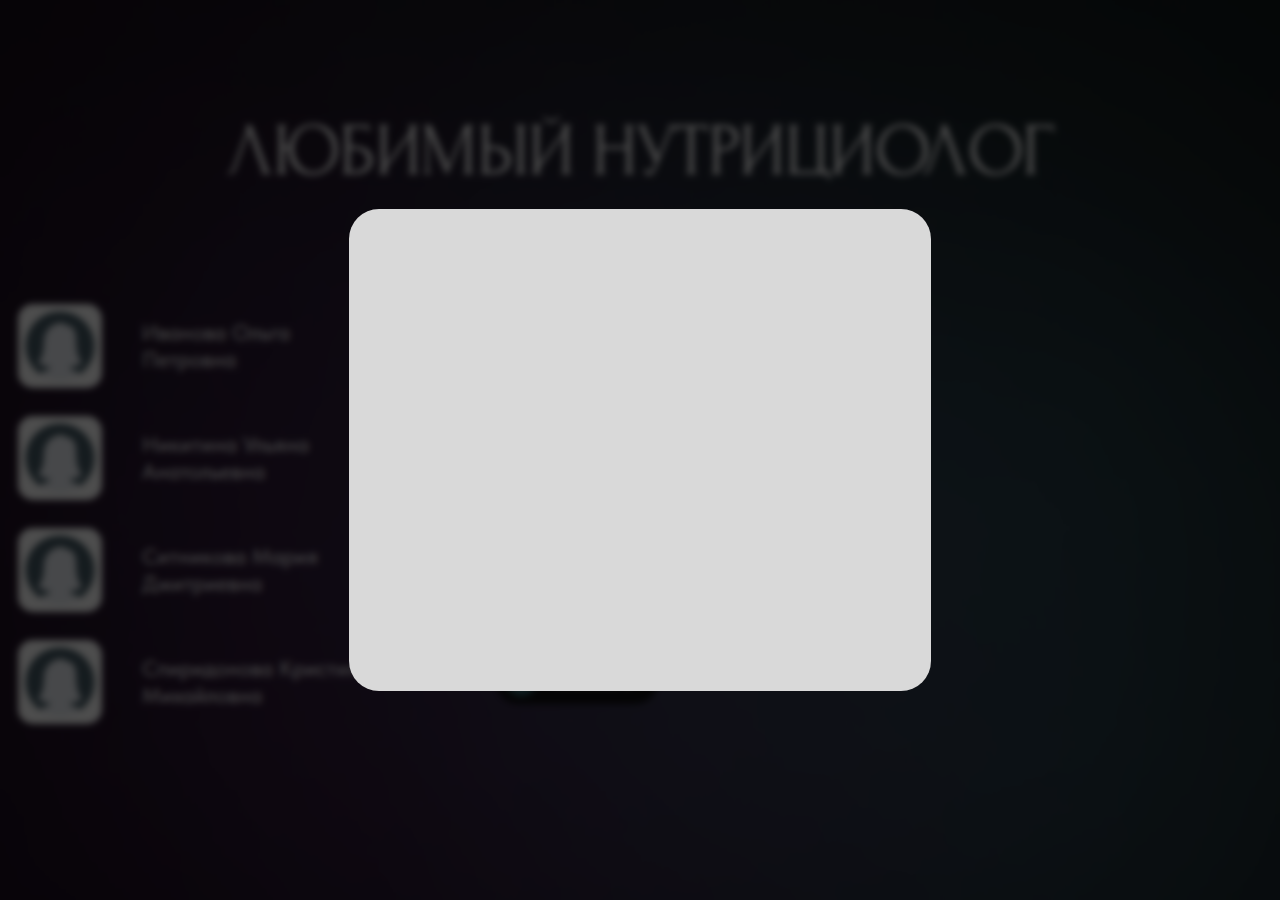
==== index.html @ 9dfc5182 "Начинает отслеживание" ====
<!DOCTYPE html>
<html lang="ru" class="page">
  <head>
    <meta charset="UTF-8" />
    <meta http-equiv="X-UA-Compatible" content="IE=edge" />
    <meta name="viewport" content="width=device-width, initial-scale=1.0" />
    <title>Любимый нутрициолог</title>
    <link rel="stylesheet" href="css/normalize.css" />
    <link rel="stylesheet" href="css/style.css" />
  </head>
  <body class="page__body">
    <main class="main">
      <div class="main__container wrapper">
        <h1 class="main__title">Любимый нутрициолог</h1>
        <div class="main__vote vote-block">
          <div class="candidates">
            <ul class="candidates__list">

              <li class="candidates__item" id="candidate-01">
                <div class="candidates__avatar">
                  <img class="candidates__image" src="./img/candidate-avatar-01.jpg" alt="" width="84" height="84">
                </div>
                <div class="candidates__name">
                  Иванова Ольга Петровна
                </div>
                <div class="candidate__vote-button button button__vote" id="vote-button-01">
                  Голосовать
                </div>
              </li>

              <li class="candidates__item" id="candidate-02">
                <div class="candidates__avatar">
                  <img class="candidates__image" src="./img/candidate-avatar-01.jpg" alt="" width="84" height="84">
                </div>
                <div class="candidates__name">
                  Никитина Ульяна Анатольевна
                </div>
                <div class="candidate__vote-button button button__vote" id="vote-button-02">
                  Голосовать
                </div>
              </li>

              <li class="candidates__item" id="candidate-03">
                <div class="candidates__avatar">
                  <img class="candidates__image" src="./img/candidate-avatar-01.jpg" alt="" width="84" height="84">
                </div>
                <div class="candidates__name">
                  Ситникова Мария Дмитриевна
                </div>
                <div class="candidate__vote-button button button__vote" id="vote-button-03">
                  Голосовать
                </div>
              </li>

              <li class="candidates__item" id="candidate-04">
                <div class="candidates__avatar">
                  <img class="candidates__image" src="./img/candidate-avatar-01.jpg" alt="" width="84" height="84">
                </div>
                <div class="candidates__name">
                  Спиридонова Кристина Михайловна
                </div>
                <div class="candidate__vote-button button button__vote" id="vote-button-04">
                  Голосовать
                </div>
              </li>

            </ul>
          </div>
        </div>
      </div>
    </main>
    <section class="modal modal__form modal__form__active modal-form">
      <div class="modal-form__container">

      </div>
    </section>
  </body>
</html>
---- css/style.css ----
@font-face {
  src: url("../fonts/TildaSans-VF.woff2") format("woff2"), url("../fonts/TildaSans-VF.woff") format("woff");
  font-family: "Tilda Sans VF";
  font-weight: 400;
  font-style: normal;
  font-display: swap;
}
@font-face {
  src: url("../fonts/Forum-Regular.woff2") format("woff2"), url("../fonts/Forum-Regular.woff") format("woff");
  font-family: "Forum";
  font-weight: 400;
  font-style: normal;
  font-display: swap;
}
.page {
  overflow-x: hidden;
  width: 100vw;
  height: 100%;
  font-family: "Tilda Sans VF", "Arial", sans-serif;
  font-weight: 400;
  font-style: normal;
  font-size: 22px;
  line-height: 1.2;
  color: #ffffff;
}
.page.lock {
  overflow: hidden;
}

.page__body {
  display: grid;
  align-content: start;
  grid-template-rows: 1fr;
  overflow: hidden;
  margin: 0;
  min-width: 320px;
  min-height: 100%;
}
.page__body.lock {
  overflow: hidden;
}

.main {
  background-image: url("../img/page-bg-01.jpg");
  background-repeat: no-repeat;
  background-size: cover;
  background-position: center center;
}

.main__container {
  padding: 119px 18px;
}

.main__title {
  margin: 0 auto 119px;
  text-align: center;
  font-family: "Forum", "Arial", sans-serif;
  font-size: 74px;
  font-style: normal;
  font-weight: 400;
  line-height: 89.9%; /* 66.526px */
  letter-spacing: -1.48px;
  text-transform: uppercase;
}

.candidates__list {
  margin: 0;
  padding: 0;
  display: flex;
  flex-direction: column;
  row-gap: 28px;
  list-style: none;
}

.candidates__item {
  display: flex;
  align-items: center;
}

.candidates__avatar {
  margin-right: 40px;
  width: 84px;
  height: 84px;
  border-radius: 15px;
  background-color: #d9d9d9;
  overflow: hidden;
}

.candidates__image {
  -o-object-fit: cover;
     object-fit: cover;
}

.candidates__name {
  margin-right: 120px;
  max-width: 234px;
}

.candidate__vote-button {
  display: flex;
  justify-content: center;
  align-items: center;
  max-width: 160px;
  max-height: 46px;
  box-sizing: border-box;
}

.button {
  font-family: "Tilda Sans VF", "Arial", sans-serif;
  font-weight: 400;
  font-style: normal;
  font-size: 16px;
  line-height: 1.2;
  color: #ffffff;
}

.button__vote {
  position: relative;
  padding: 13px 27px 13px 56px;
  max-width: -moz-min-content;
  max-width: min-content;
  border-radius: 60px;
  background-color: #0e0e10;
}
.button__vote::before {
  display: flex;
  margin: auto 0;
  position: absolute;
  content: "";
  top: 0;
  bottom: 0;
  left: 9px;
  width: 34px;
  height: 34px;
  background-image: url("/img/vote-button-icon.svg");
  background-repeat: no-repeat;
  background-size: contain;
  background-position: center center;
}

.modal {
  display: flex;
  justify-content: center;
  align-items: center;
  position: fixed;
  width: 100vw;
  height: 100vh;
  background: rgba(0, 0, 0, 0.6980392157);
  -webkit-backdrop-filter: blur(3.5px);
          backdrop-filter: blur(3.5px);
  z-index: 100;
  opacity: 0;
  pointer-events: none;
}

.modal__form__active {
  opacity: 1;
  pointer-events: all;
}

.modal-form__container {
  width: 582px;
  height: 482px;
  flex-shrink: 0;
  background-color: #d9d9d9;
  border-radius: 30px;
}

img {
  width: 100%;
  height: auto;
}

.visually-hidden {
  position: absolute;
  width: 1px;
  height: 1px;
  margin: -1px;
  border: 0;
  padding: 0;
  white-space: nowrap;
  -webkit-clip-path: inset(100%);
          clip-path: inset(100%);
  clip: rect(0 0 0 0);
  overflow: hidden;
}

.wrapper {
  margin: 0 auto;
  max-width: 1440px;
}

.inner-wrapper {
  padding-left: 120px;
  padding-right: 120px;
  box-sizing: border-box;
}/*# sourceMappingURL=style.css.map */
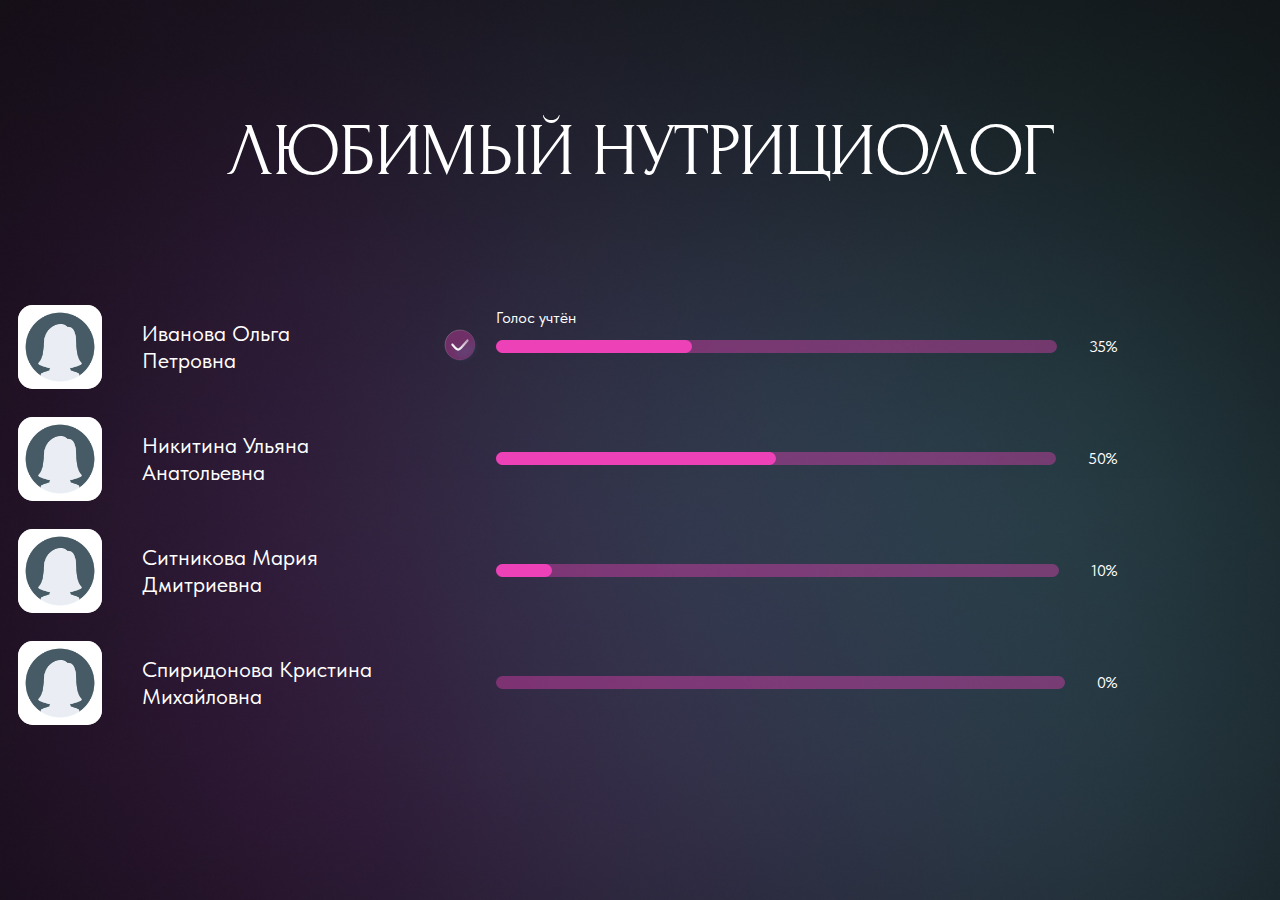
==== commit df9d3a08: "Делает разметку и стилизует" ====
--- a/index.html
+++ b/index.html
@@ -8,6 +8,7 @@
     <link rel="stylesheet" href="css/normalize.css" />
     <link rel="stylesheet" href="css/style.css" />
   </head>
+
   <body class="page__body">
     <main class="main">
       <div class="main__container wrapper">
@@ -23,8 +24,15 @@
                 <div class="candidates__name">
                   Иванова Ольга Петровна
                 </div>
-                <div class="candidate__vote-button button button__vote" id="vote-button-01">
+                <!-- Исчезает, когда классу .candidate__vote-button добавляется __hidden -->
+                <div class="candidate__vote-button candidate__vote-button__hidden button button__vote" id="vote-button-01">
                   Голосовать
+                </div>
+                <!-- Исчезает, когда классу .candidate__vote-result добавляется __hidden -->
+                <div class="candidate__vote-result result result__voted">
+                  <span class="result__span">Голос учтён</span>
+                  <div class="result__result-bar" style="--w:35;"></div>
+                  <div class="result__percent">35%</div>
                 </div>
               </li>
 
@@ -35,8 +43,15 @@
                 <div class="candidates__name">
                   Никитина Ульяна Анатольевна
                 </div>
-                <div class="candidate__vote-button button button__vote" id="vote-button-02">
+                <!-- Исчезает, когда классу .candidate__vote-button добавляется __hidden -->
+                <div class="candidate__vote-button candidate__vote-button__hidden button button__vote" id="vote-button-02">
                   Голосовать
+                </div>
+                <!-- Исчезает, когда классу .candidate__vote-result добавляется __hidden -->
+                <div class="candidate__vote-result result">
+                  <span class="result__span">Голос учтён</span>
+                  <div class="result__result-bar" style="--w:50;"></div>
+                  <div class="result__percent">50%</div>
                 </div>
               </li>
 
@@ -47,8 +62,15 @@
                 <div class="candidates__name">
                   Ситникова Мария Дмитриевна
                 </div>
-                <div class="candidate__vote-button button button__vote" id="vote-button-03">
+                <!-- Исчезает, когда классу .candidate__vote-button добавляется __hidden -->
+                <div class="candidate__vote-button candidate__vote-button__hidden button button__vote" id="vote-button-03">
                   Голосовать
+                </div>
+                <!-- Исчезает, когда классу .candidate__vote-result добавляется __hidden -->
+                <div class="candidate__vote-result result">
+                  <span class="result__span">Голос учтён</span>
+                  <div class="result__result-bar" style="--w:10;"></div>
+                  <div class="result__percent">10%</div>
                 </div>
               </li>
 
@@ -59,8 +81,15 @@
                 <div class="candidates__name">
                   Спиридонова Кристина Михайловна
                 </div>
-                <div class="candidate__vote-button button button__vote" id="vote-button-04">
+                <!-- Исчезает, когда классу .candidate__vote-button добавляется __hidden -->
+                <div class="candidate__vote-button candidate__vote-button__hidden button button__vote" id="vote-button-04">
                   Голосовать
+                </div>
+                <!-- Исчезает, когда классу .candidate__vote-result добавляется __hidden -->
+                <div class="candidate__vote-result result">
+                  <span class="result__span">Голос учтён</span>
+                  <div class="result__result-bar" style="--w:0;"></div>
+                  <div class="result__percent">0%</div>
                 </div>
               </li>
 
@@ -69,10 +98,29 @@
         </div>
       </div>
     </main>
-    <section class="modal modal__form modal__form__active modal-form">
+
+    <section class="modal modal__form modal-form">
+    <!-- <section class="modal modal__form modal__form__active modal-form"> -->
       <div class="modal-form__container">
-
+        <h2 class="modal-form__main-title visually-hidden">Форма голосования</h2>
+        <p class="modal-form__title">Заполните форму, чтобы мы смогли учесть ваш голос</p>
+        <form class="modal-form__form vote-form form" action="post">
+          <div class="vote-form__container__input">
+            <input class="vote-form__input vote-form__input__email" type="email" name="email" placeholder="Введите ваш эл. адрес">
+            <input class="vote-form__input vote-form__input__name" type="text" name="name" placeholder="Введите ваше имя">
+            <input class="vote-form__input vote-form__input__phone" type="tel" name="phone" placeholder="Введите ваш телефон">
+          </div>
+          <div class="vote-form__container__agreement">
+            <input class="vote-form__checkbox" type="checkbox" name="agreement" id="agreement">
+            <label class="vote-form__label vote-form__label__agreement" for="agreement">Я согласен с политикой обработки персональных данных</label>
+          </div>
+          <div class="vote-form__container__action">
+            <input class="vote-form__submit button button__submit" type="submit" value="Отправить">
+            <p class="vote-form__info-text">После того, как вы нажмете на кнопку «Отправить», будет видна вся статистика по голосам</p>
+          </div>
+        </form>
       </div>
     </section>
+
   </body>
 </html>
--- a/css/style.css
+++ b/css/style.css
@@ -1,3 +1,4 @@
+@charset "UTF-8";
 @font-face {
   src: url("../fonts/TildaSans-VF.woff2") format("woff2"), url("../fonts/TildaSans-VF.woff") format("woff");
   font-family: "Tilda Sans VF";
@@ -58,7 +59,7 @@
   font-size: 74px;
   font-style: normal;
   font-weight: 400;
-  line-height: 89.9%; /* 66.526px */
+  line-height: 0.899;
   letter-spacing: -1.48px;
   text-transform: uppercase;
 }
@@ -81,6 +82,7 @@
   margin-right: 40px;
   width: 84px;
   height: 84px;
+  min-width: 84px;
   border-radius: 15px;
   background-color: #d9d9d9;
   overflow: hidden;
@@ -93,7 +95,7 @@
 
 .candidates__name {
   margin-right: 120px;
-  max-width: 234px;
+  width: 234px;
 }
 
 .candidate__vote-button {
@@ -104,6 +106,17 @@
   max-height: 46px;
   box-sizing: border-box;
 }
+.candidate__vote-button__hidden {
+  display: none;
+}
+
+.candidate__vote-result {
+  display: flex;
+  align-items: center;
+}
+.candidate__vote-result__hidden {
+  display: none;
+}
 
 .button {
   font-family: "Tilda Sans VF", "Arial", sans-serif;
@@ -112,15 +125,16 @@
   font-size: 16px;
   line-height: 1.2;
   color: #ffffff;
+  border-radius: 60px;
+  max-width: -moz-min-content;
+  max-width: min-content;
 }
 
 .button__vote {
   position: relative;
   padding: 13px 27px 13px 56px;
-  max-width: -moz-min-content;
-  max-width: min-content;
-  border-radius: 60px;
   background-color: #0e0e10;
+  border: 1px solid #0e0e10;
 }
 .button__vote::before {
   display: flex;
@@ -138,6 +152,12 @@
   background-position: center center;
 }
 
+.button__submit {
+  padding: 14px 42px;
+  background-color: #ed41b8;
+  border: 1px solid #ed41b8;
+}
+
 .modal {
   display: flex;
   justify-content: center;
@@ -159,11 +179,181 @@
 }
 
 .modal-form__container {
+  padding: 34px 46px 40px;
   width: 582px;
   height: 482px;
-  flex-shrink: 0;
   background-color: #d9d9d9;
   border-radius: 30px;
+  box-sizing: border-box;
+}
+
+.modal-form__title {
+  margin: 0 0 34px;
+  text-align: center;
+  font-family: "Tilda Sans VF", "Arial", sans-serif;
+  font-size: 26px;
+  font-style: normal;
+  font-weight: 600;
+  line-height: 1.2;
+  color: #0e0e10;
+}
+
+.vote-form__container__input {
+  margin: 0 0 10px;
+  display: flex;
+  flex-direction: column;
+  row-gap: 12px;
+}
+
+.vote-form__input {
+  padding: 16px 20px;
+  font-family: "Tilda Sans VF", "Arial", sans-serif;
+  font-size: 16px;
+  font-style: normal;
+  font-weight: 400;
+  line-height: 1.2;
+  color: #0e0e10;
+  border: none;
+  border-radius: 4px;
+  opacity: 0.7;
+  /* Современные браузеры */
+  /* WebKit, Edge */
+  /* Edge */
+  /* Firefox 4-18 */
+  /* Firefox 19+ */
+  /* IE 10-11 */
+}
+.vote-form__input::-moz-placeholder {
+  color: rgba(14, 14, 16, 0.5019607843);
+}
+.vote-form__input::placeholder {
+  color: rgba(14, 14, 16, 0.5019607843);
+}
+.vote-form__input::-webkit-input-placeholder {
+  color: rgba(14, 14, 16, 0.5019607843);
+}
+.vote-form__input::-ms-input-placeholder {
+  color: rgba(14, 14, 16, 0.5019607843);
+}
+.vote-form__input:-moz-placeholder {
+  color: rgba(14, 14, 16, 0.5019607843);
+  opacity: 1;
+}
+.vote-form__input::-moz-placeholder {
+  color: rgba(14, 14, 16, 0.5019607843);
+  opacity: 1;
+}
+.vote-form__input:-ms-input-placeholder {
+  color: rgba(14, 14, 16, 0.5019607843);
+}
+
+.vote-form__container__agreement {
+  margin: 0 0 26px;
+  display: flex;
+  -moz-column-gap: 9px;
+       column-gap: 9px;
+  align-items: center;
+}
+
+.vote-form__checkbox {
+  width: 20px;
+  height: 20px;
+  border: 0px;
+  border-radius: 4px;
+  opacity: 0.7;
+  background: #d9d9d9;
+}
+
+.vote-form__label__agreement {
+  font-family: "Tilda Sans VF", "Arial", sans-serif;
+  font-size: 12px;
+  font-style: normal;
+  font-weight: 400;
+  line-height: 1.2;
+  letter-spacing: -0.24px;
+  color: rgba(14, 14, 16, 0.5019607843);
+}
+
+.vote-form__container__action {
+  display: flex;
+  flex-direction: column;
+  align-items: center;
+  row-gap: 8px;
+}
+
+.vote-form__info-text {
+  margin: 0;
+  max-width: 285px;
+  font-family: "Tilda Sans VF", "Arial", sans-serif;
+  font-size: 12px;
+  font-style: normal;
+  font-weight: 400;
+  line-height: 1.2;
+  text-align: center;
+  color: #0e0e10;
+}
+
+.result {
+  width: 50%;
+  -moz-column-gap: 32px;
+       column-gap: 32px;
+}
+.result__voted {
+  position: relative;
+}
+.result__voted .result__span {
+  display: block;
+}
+.result__voted::before {
+  position: absolute;
+  content: "";
+  top: -8px;
+  left: -52px;
+  width: 34px;
+  height: 34px;
+  background-image: url("/img/result-icon.svg");
+  background-repeat: no-repeat;
+  background-size: contain;
+  background-position: center center;
+}
+
+.result__span {
+  display: none;
+  position: absolute;
+  top: -29px;
+  left: 0;
+  font-family: "Tilda Sans VF", "Arial", sans-serif;
+  font-size: 16px;
+  font-style: normal;
+  font-weight: 400;
+  line-height: 1.2;
+}
+
+.result__result-bar {
+  position: relative;
+  width: 100%;
+  height: 13px;
+  background-color: rgba(237, 65, 184, 0.4);
+  border-radius: 30px;
+}
+.result__result-bar::after {
+  position: absolute;
+  content: "";
+  top: 0;
+  left: 0;
+  width: calc(1% * var(--w));
+  height: 100%;
+  background-color: #ed41b8;
+  border-radius: inherit;
+}
+
+.result__percent {
+  font-family: "Tilda Sans VF", "Arial", sans-serif;
+  font-size: 16px;
+  font-style: normal;
+  font-weight: 400;
+  line-height: 1.2;
+  letter-spacing: -0.32px;
 }
 
 img {
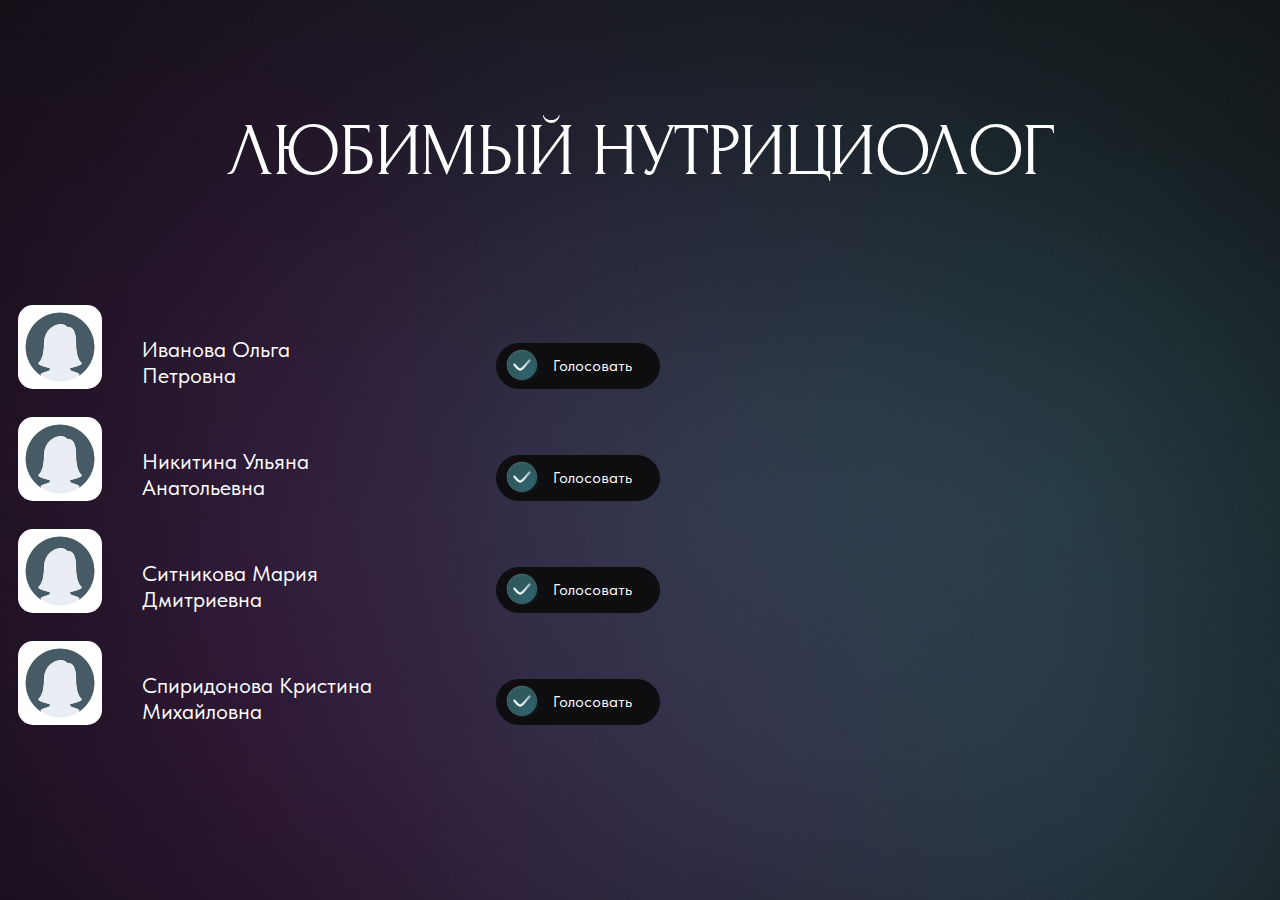
==== commit e0ba2dda: "Добавляет скрипты" ====
--- a/index.html
+++ b/index.html
@@ -24,12 +24,11 @@
                 <div class="candidates__name">
                   Иванова Ольга Петровна
                 </div>
-                <!-- Исчезает, когда классу .candidate__vote-button добавляется __hidden -->
-                <div class="candidate__vote-button candidate__vote-button__hidden button button__vote" id="vote-button-01">
+                <div class="candidate__vote-button button button__vote" id="vote-button-01">
                   Голосовать
                 </div>
-                <!-- Исчезает, когда классу .candidate__vote-result добавляется __hidden -->
-                <div class="candidate__vote-result result result__voted">
+                <!-- Выбранный голос должен добавить класс .result__voted -->
+                <div class="candidate__vote-result hidden result">
                   <span class="result__span">Голос учтён</span>
                   <div class="result__result-bar" style="--w:35;"></div>
                   <div class="result__percent">35%</div>
@@ -43,12 +42,11 @@
                 <div class="candidates__name">
                   Никитина Ульяна Анатольевна
                 </div>
-                <!-- Исчезает, когда классу .candidate__vote-button добавляется __hidden -->
-                <div class="candidate__vote-button candidate__vote-button__hidden button button__vote" id="vote-button-02">
+                <div class="candidate__vote-button button button__vote" id="vote-button-02">
                   Голосовать
                 </div>
-                <!-- Исчезает, когда классу .candidate__vote-result добавляется __hidden -->
-                <div class="candidate__vote-result result">
+                <!-- Выбранный голос должен добавить класс .result__voted -->
+                <div class="candidate__vote-result hidden result">
                   <span class="result__span">Голос учтён</span>
                   <div class="result__result-bar" style="--w:50;"></div>
                   <div class="result__percent">50%</div>
@@ -62,12 +60,11 @@
                 <div class="candidates__name">
                   Ситникова Мария Дмитриевна
                 </div>
-                <!-- Исчезает, когда классу .candidate__vote-button добавляется __hidden -->
-                <div class="candidate__vote-button candidate__vote-button__hidden button button__vote" id="vote-button-03">
+                <div class="candidate__vote-button button button__vote" id="vote-button-03">
                   Голосовать
                 </div>
-                <!-- Исчезает, когда классу .candidate__vote-result добавляется __hidden -->
-                <div class="candidate__vote-result result">
+                <!-- Выбранный голос должен добавить класс .result__voted -->
+                <div class="candidate__vote-result hidden result">
                   <span class="result__span">Голос учтён</span>
                   <div class="result__result-bar" style="--w:10;"></div>
                   <div class="result__percent">10%</div>
@@ -81,12 +78,12 @@
                 <div class="candidates__name">
                   Спиридонова Кристина Михайловна
                 </div>
-                <!-- Исчезает, когда классу .candidate__vote-button добавляется __hidden -->
-                <div class="candidate__vote-button candidate__vote-button__hidden button button__vote" id="vote-button-04">
+                <!-- Исчезает, когда к классу .candidate__vote-button добавляется класс hidden -->
+                <div class="candidate__vote-button button button__vote" id="vote-button-04">
                   Голосовать
                 </div>
-                <!-- Исчезает, когда классу .candidate__vote-result добавляется __hidden -->
-                <div class="candidate__vote-result result">
+                <!-- Выбранный голос должен добавить класс .result__voted -->
+                <div class="candidate__vote-result hidden result">
                   <span class="result__span">Голос учтён</span>
                   <div class="result__result-bar" style="--w:0;"></div>
                   <div class="result__percent">0%</div>
@@ -104,7 +101,7 @@
       <div class="modal-form__container">
         <h2 class="modal-form__main-title visually-hidden">Форма голосования</h2>
         <p class="modal-form__title">Заполните форму, чтобы мы смогли учесть ваш голос</p>
-        <form class="modal-form__form vote-form form" action="post">
+        <form class="modal-form__form vote-form form" action="#">
           <div class="vote-form__container__input">
             <input class="vote-form__input vote-form__input__email" type="email" name="email" placeholder="Введите ваш эл. адрес">
             <input class="vote-form__input vote-form__input__name" type="text" name="name" placeholder="Введите ваше имя">
@@ -122,5 +119,7 @@
       </div>
     </section>
 
+    <script src="./js/scripts.js"></script>
+
   </body>
 </html>
--- a/css/style.css
+++ b/css/style.css
@@ -75,7 +75,7 @@
 
 .candidates__item {
   display: flex;
-  align-items: center;
+  align-items: end;
 }
 
 .candidates__avatar {
@@ -106,7 +106,7 @@
   max-height: 46px;
   box-sizing: border-box;
 }
-.candidate__vote-button__hidden {
+.candidate__vote-button.hidden {
   display: none;
 }
 
@@ -114,7 +114,7 @@
   display: flex;
   align-items: center;
 }
-.candidate__vote-result__hidden {
+.candidate__vote-result.hidden {
   display: none;
 }
 
@@ -128,6 +128,7 @@
   border-radius: 60px;
   max-width: -moz-min-content;
   max-width: min-content;
+  cursor: pointer;
 }
 
 .button__vote {
@@ -146,7 +147,7 @@
   left: 9px;
   width: 34px;
   height: 34px;
-  background-image: url("/img/vote-button-icon.svg");
+  background-image: url("../img/vote-button-icon.svg");
   background-repeat: no-repeat;
   background-size: contain;
   background-position: center center;
@@ -159,7 +160,6 @@
 }
 
 .modal {
-  display: flex;
   justify-content: center;
   align-items: center;
   position: fixed;
@@ -169,19 +169,15 @@
   -webkit-backdrop-filter: blur(3.5px);
           backdrop-filter: blur(3.5px);
   z-index: 100;
-  opacity: 0;
-  pointer-events: none;
-}
-
-.modal__form__active {
-  opacity: 1;
-  pointer-events: all;
+  display: none;
+}
+.modal.active {
+  display: flex;
 }
 
 .modal-form__container {
   padding: 34px 46px 40px;
-  width: 582px;
-  height: 482px;
+  max-width: 582px;
   background-color: #d9d9d9;
   border-radius: 30px;
   box-sizing: border-box;
@@ -311,7 +307,7 @@
   left: -52px;
   width: 34px;
   height: 34px;
-  background-image: url("/img/result-icon.svg");
+  background-image: url("../img/result-icon.svg");
   background-repeat: no-repeat;
   background-size: contain;
   background-position: center center;
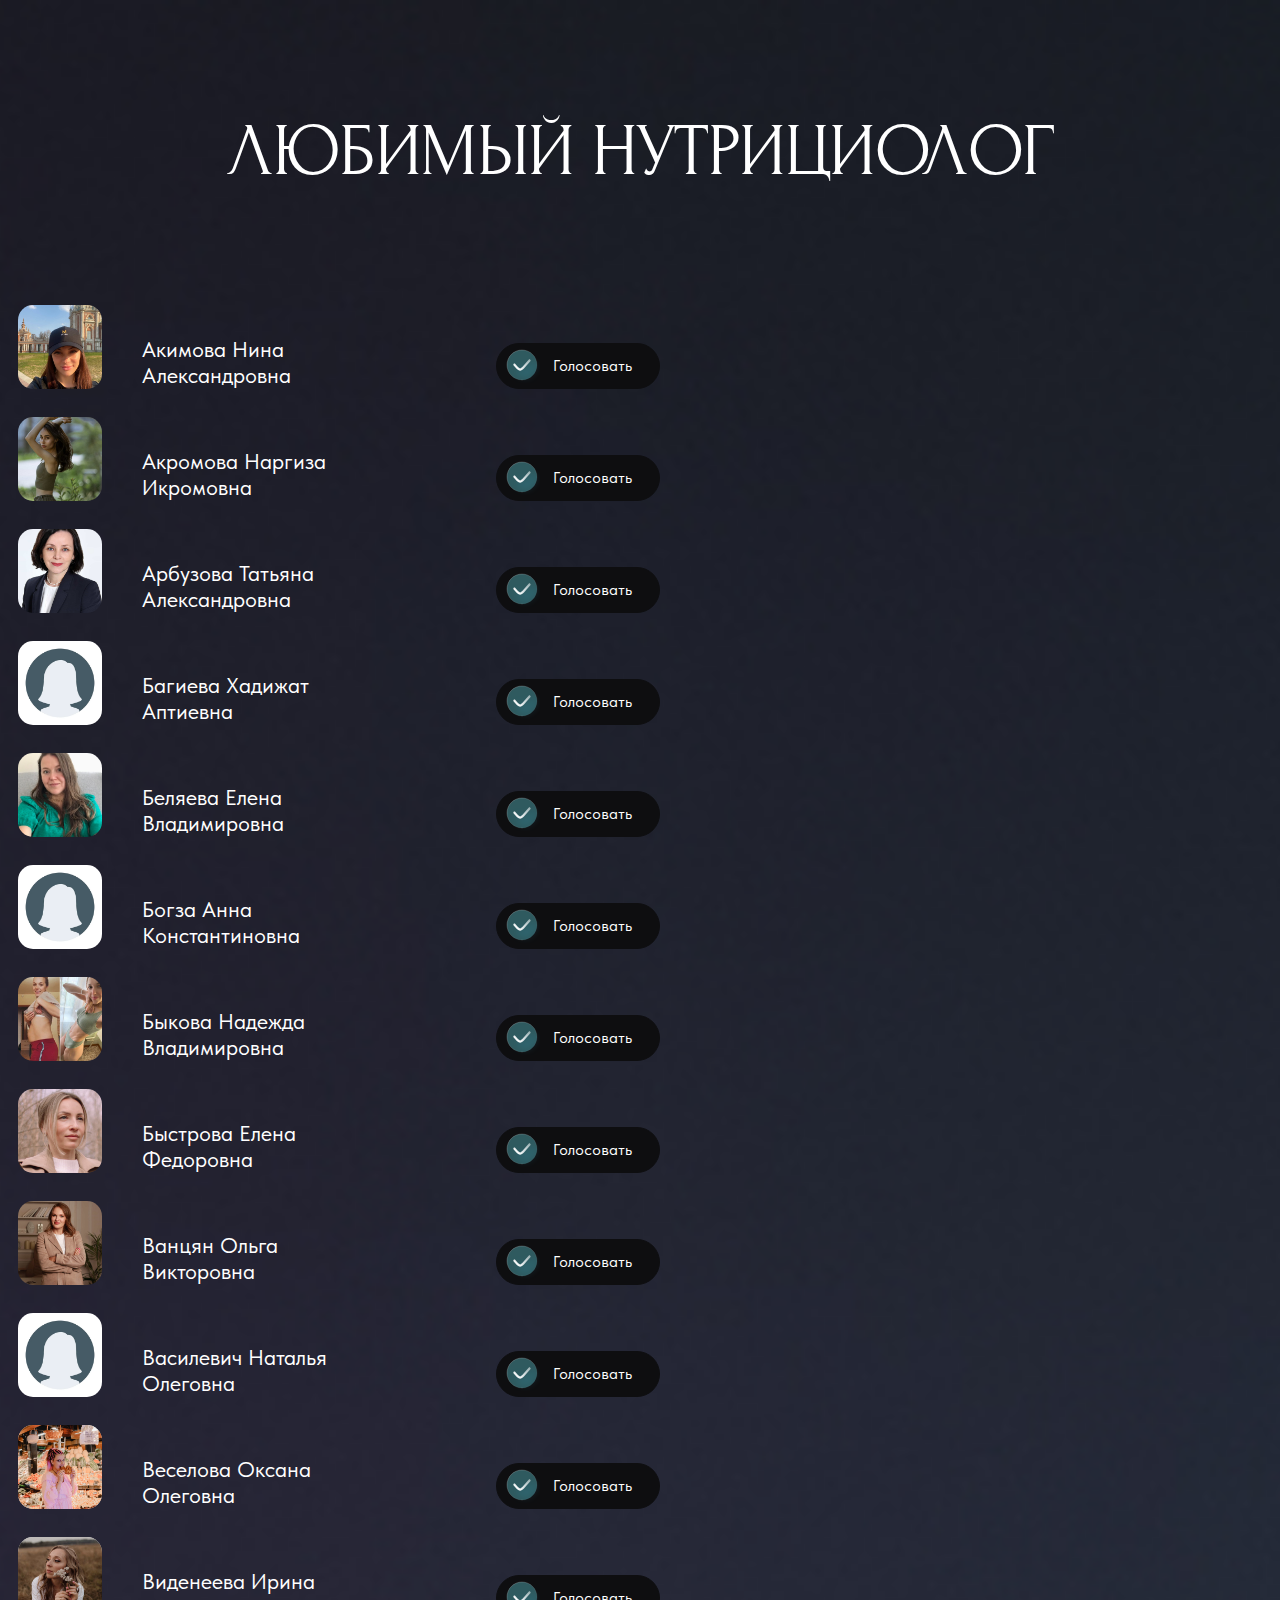
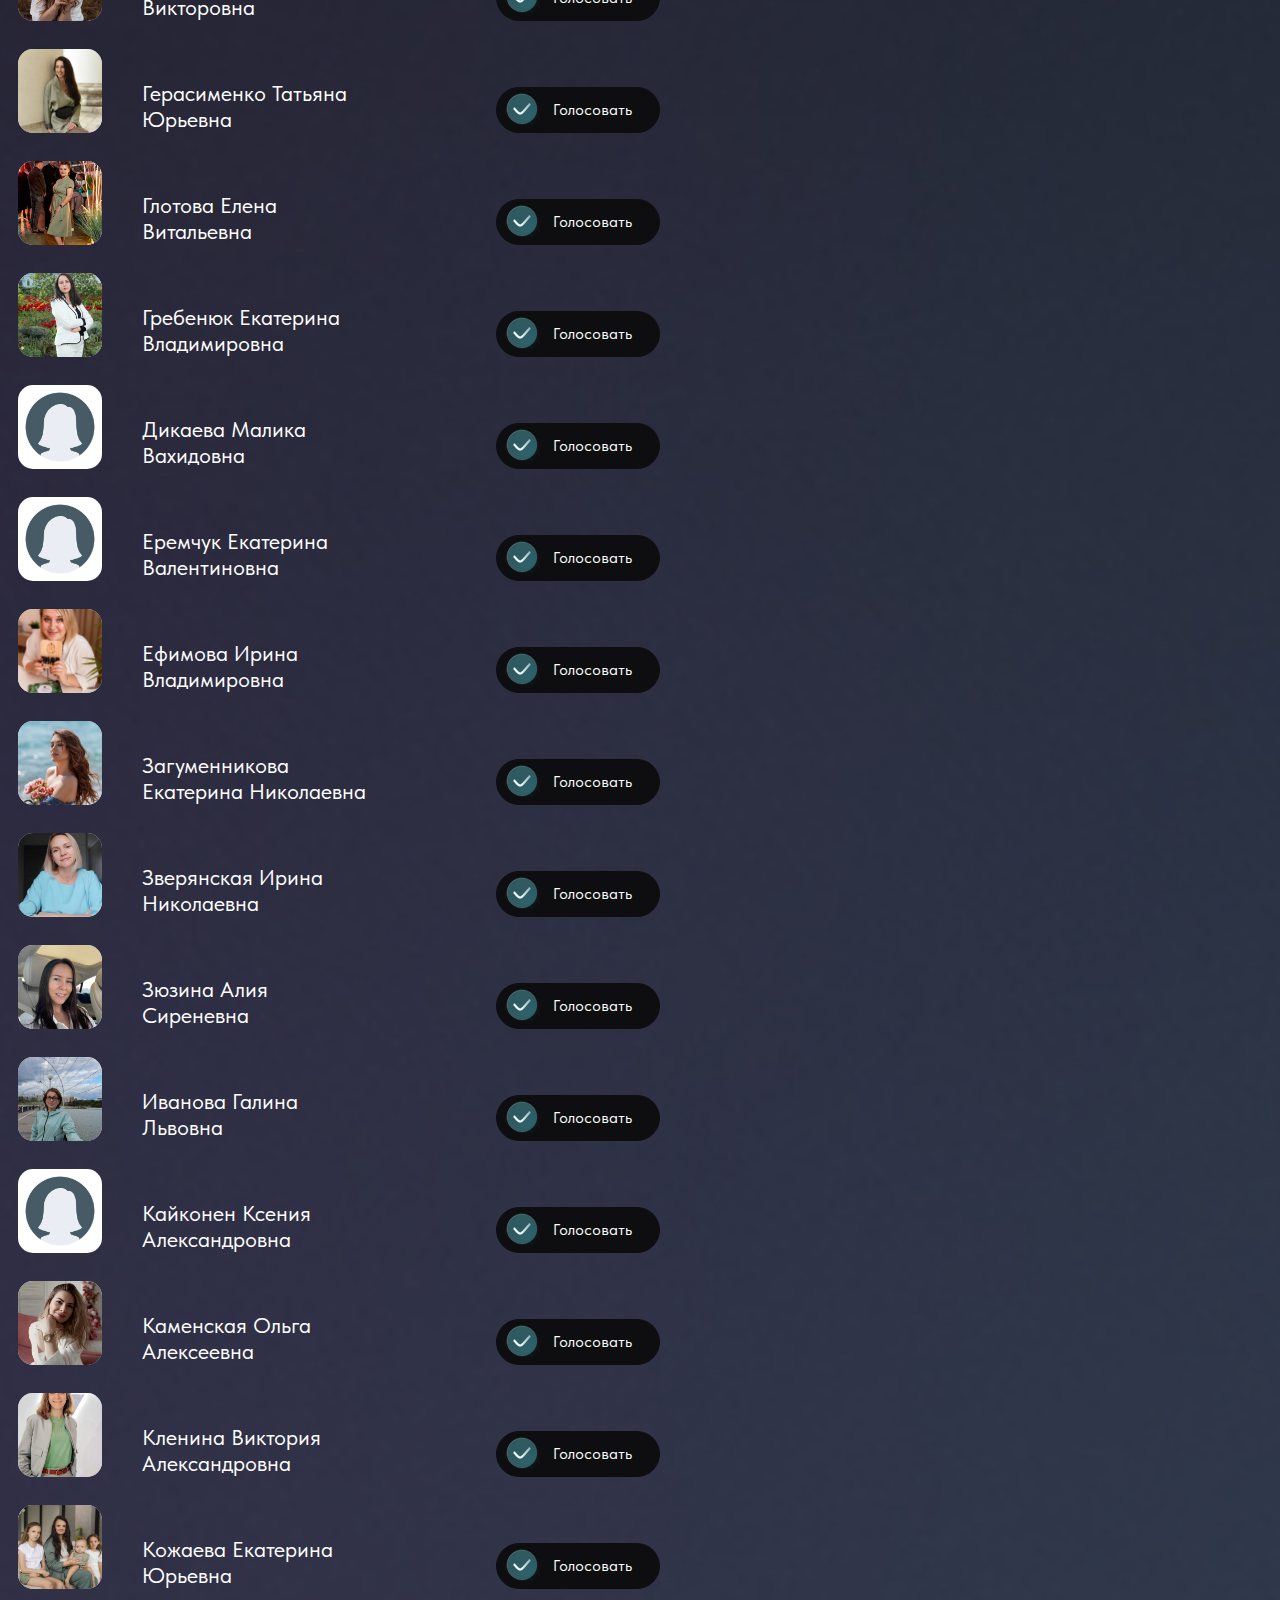
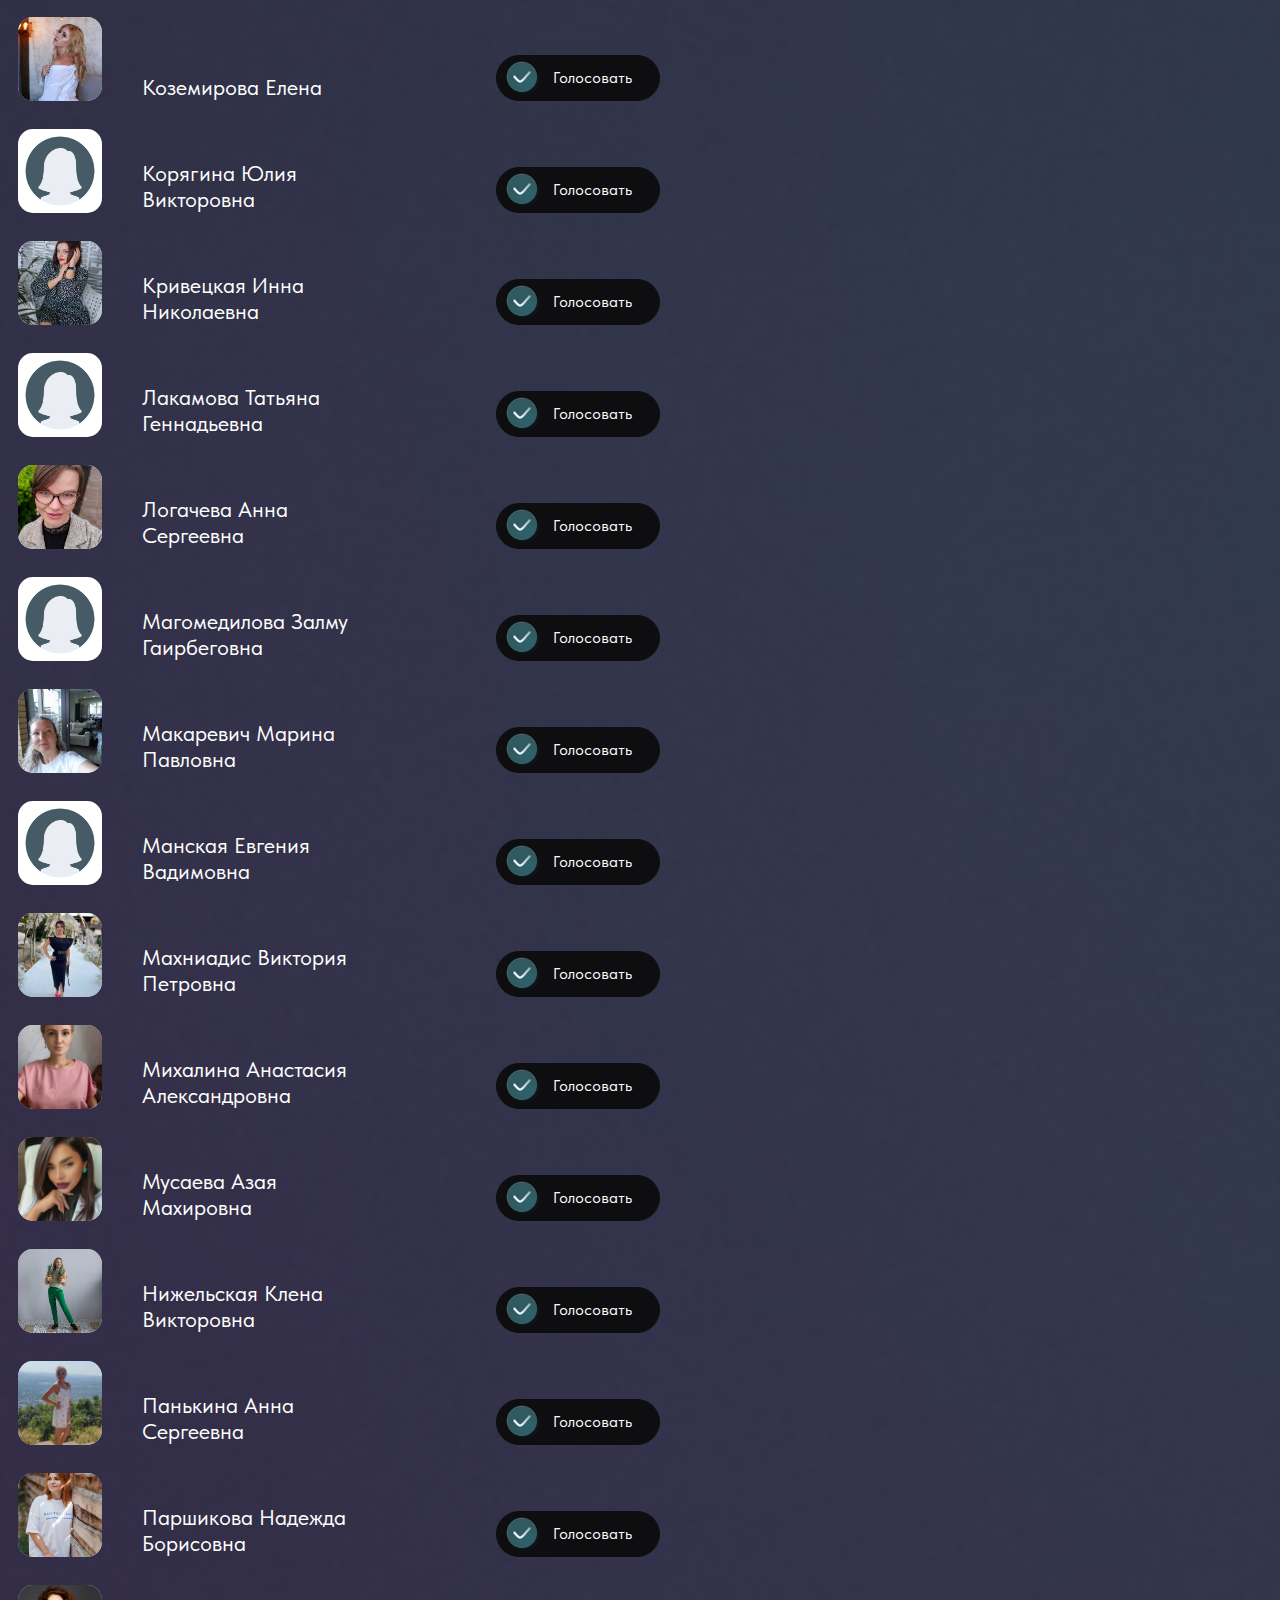
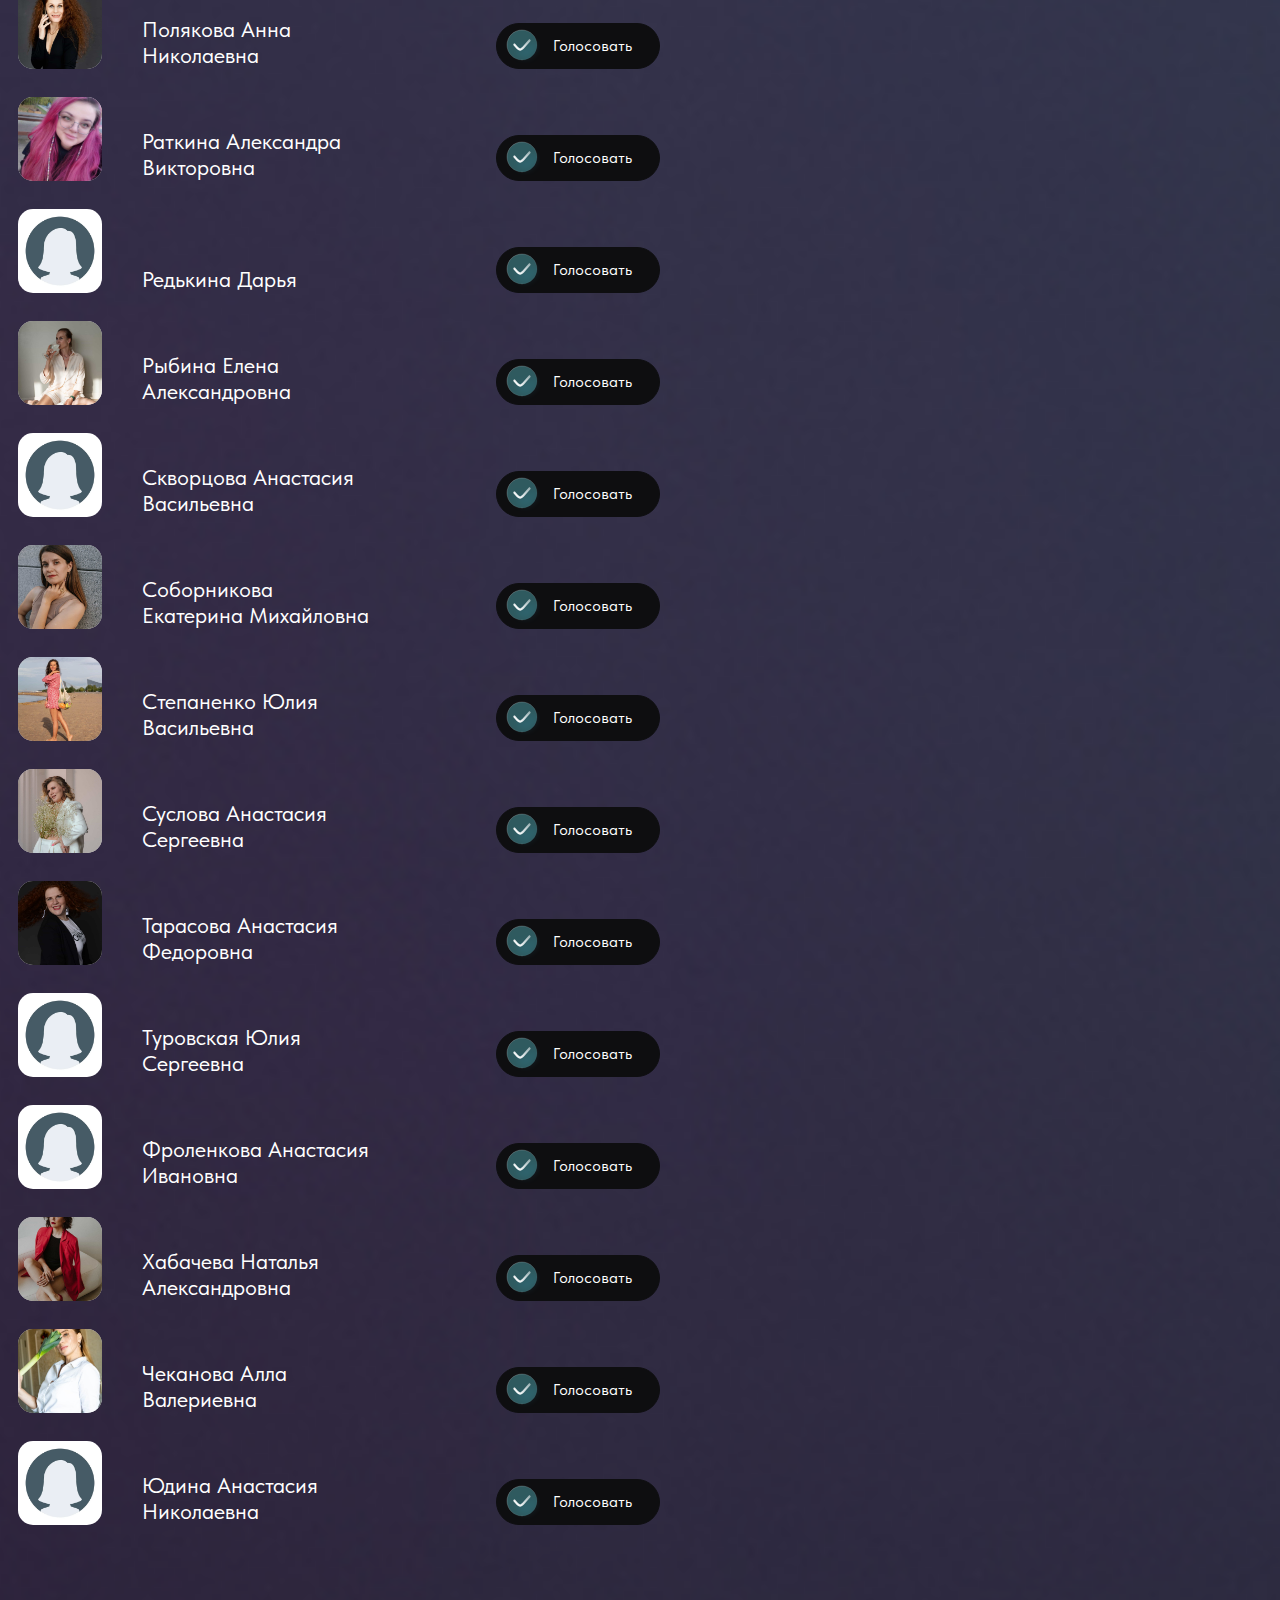
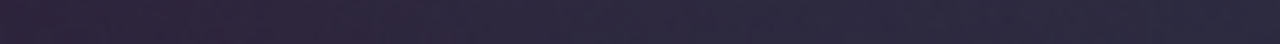
==== commit c588d933: "Добавляет кандидатов и фото" ====
--- a/index.html
+++ b/index.html
@@ -19,70 +19,915 @@
 
               <li class="candidates__item" id="candidate-01">
                 <div class="candidates__avatar">
-                  <img class="candidates__image" src="./img/candidate-avatar-01.jpg" alt="" width="84" height="84">
-                </div>
-                <div class="candidates__name">
-                  Иванова Ольга Петровна
-                </div>
-                <div class="candidate__vote-button button button__vote" id="vote-button-01">
-                  Голосовать
-                </div>
-                <!-- Выбранный голос должен добавить класс .result__voted -->
-                <div class="candidate__vote-result hidden result">
-                  <span class="result__span">Голос учтён</span>
-                  <div class="result__result-bar" style="--w:35;"></div>
-                  <div class="result__percent">35%</div>
+                  <img class="candidates__image" src="./img/candidate-akimova-nina.jpg" alt="" width="84" height="84">
+                </div>
+                <div class="candidates__name">
+                  Акимова Нина Александровна
+                </div>
+                <div class="candidate__vote-button button button__vote" id="id-akimova-nina">
+                  Голосовать
+                </div>
+                <div class="candidate__vote-result hidden result">
+                  <span class="result__span">Голос учтён</span>
+                  <div class="result__result-bar" style="--w:0;"></div>
+                  <div class="result__percent">0%</div>
                 </div>
               </li>
 
               <li class="candidates__item" id="candidate-02">
                 <div class="candidates__avatar">
-                  <img class="candidates__image" src="./img/candidate-avatar-01.jpg" alt="" width="84" height="84">
-                </div>
-                <div class="candidates__name">
-                  Никитина Ульяна Анатольевна
-                </div>
-                <div class="candidate__vote-button button button__vote" id="vote-button-02">
-                  Голосовать
-                </div>
-                <!-- Выбранный голос должен добавить класс .result__voted -->
-                <div class="candidate__vote-result hidden result">
-                  <span class="result__span">Голос учтён</span>
-                  <div class="result__result-bar" style="--w:50;"></div>
-                  <div class="result__percent">50%</div>
+                  <img class="candidates__image" src="./img/candidate-akromova-nargiza.jpg" alt="" width="84" height="84">
+                </div>
+                <div class="candidates__name">
+                  Акромова Наргиза Икромовна
+                </div>
+                <div class="candidate__vote-button button button__vote" id="id-akromova-nargiza">
+                  Голосовать
+                </div>
+                <div class="candidate__vote-result hidden result">
+                  <span class="result__span">Голос учтён</span>
+                  <div class="result__result-bar" style="--w:0;"></div>
+                  <div class="result__percent">0%</div>
                 </div>
               </li>
 
               <li class="candidates__item" id="candidate-03">
                 <div class="candidates__avatar">
-                  <img class="candidates__image" src="./img/candidate-avatar-01.jpg" alt="" width="84" height="84">
-                </div>
-                <div class="candidates__name">
-                  Ситникова Мария Дмитриевна
-                </div>
-                <div class="candidate__vote-button button button__vote" id="vote-button-03">
-                  Голосовать
-                </div>
-                <!-- Выбранный голос должен добавить класс .result__voted -->
-                <div class="candidate__vote-result hidden result">
-                  <span class="result__span">Голос учтён</span>
-                  <div class="result__result-bar" style="--w:10;"></div>
-                  <div class="result__percent">10%</div>
+                  <img class="candidates__image" src="./img/candidate-arbuzova-tatyana.jpg" alt="" width="84" height="84">
+                </div>
+                <div class="candidates__name">
+                  Арбузова Татьяна Александровна
+                </div>
+                <div class="candidate__vote-button button button__vote" id="id-arbuzova-tatyana">
+                  Голосовать
+                </div>
+                <div class="candidate__vote-result hidden result">
+                  <span class="result__span">Голос учтён</span>
+                  <div class="result__result-bar" style="--w:0;"></div>
+                  <div class="result__percent">0%</div>
                 </div>
               </li>
 
               <li class="candidates__item" id="candidate-04">
                 <div class="candidates__avatar">
-                  <img class="candidates__image" src="./img/candidate-avatar-01.jpg" alt="" width="84" height="84">
-                </div>
-                <div class="candidates__name">
-                  Спиридонова Кристина Михайловна
-                </div>
-                <!-- Исчезает, когда к классу .candidate__vote-button добавляется класс hidden -->
-                <div class="candidate__vote-button button button__vote" id="vote-button-04">
-                  Голосовать
-                </div>
-                <!-- Выбранный голос должен добавить класс .result__voted -->
+                  <img class="candidates__image" src="./img/candidate-blind.jpg" alt="" width="84" height="84">
+                </div>
+                <div class="candidates__name">
+                  Багиева Хадижат Аптиевна
+                </div>
+                <div class="candidate__vote-button button button__vote" id="id-bagieva-khadizhat">
+                  Голосовать
+                </div>
+                <div class="candidate__vote-result hidden result">
+                  <span class="result__span">Голос учтён</span>
+                  <div class="result__result-bar" style="--w:0;"></div>
+                  <div class="result__percent">0%</div>
+                </div>
+              </li>
+
+              <li class="candidates__item" id="candidate-05">
+                <div class="candidates__avatar">
+                  <img class="candidates__image" src="./img/candidate-belyaeva-elena.jpg" alt="" width="84" height="84">
+                </div>
+                <div class="candidates__name">
+                  Беляева Елена Владимировна
+                </div>
+                <div class="candidate__vote-button button button__vote" id="id-belyaeva-elena">
+                  Голосовать
+                </div>
+                <div class="candidate__vote-result hidden result">
+                  <span class="result__span">Голос учтён</span>
+                  <div class="result__result-bar" style="--w:0;"></div>
+                  <div class="result__percent">0%</div>
+                </div>
+              </li>
+
+              <li class="candidates__item" id="candidate-06">
+                <div class="candidates__avatar">
+                  <img class="candidates__image" src="./img/candidate-blind.jpg" alt="" width="84" height="84">
+                </div>
+                <div class="candidates__name">
+                  Богза Анна Константиновна
+                </div>
+                <div class="candidate__vote-button button button__vote" id="id-bogza-anna">
+                  Голосовать
+                </div>
+                <div class="candidate__vote-result hidden result">
+                  <span class="result__span">Голос учтён</span>
+                  <div class="result__result-bar" style="--w:0;"></div>
+                  <div class="result__percent">0%</div>
+                </div>
+              </li>
+
+              <li class="candidates__item" id="candidate-07">
+                <div class="candidates__avatar">
+                  <img class="candidates__image" src="./img/candidate-bykova-nadezhda.jpg" alt="" width="84" height="84">
+                </div>
+                <div class="candidates__name">
+                  Быкова Надежда Владимировна
+                </div>
+                <div class="candidate__vote-button button button__vote" id="id-bykova-nadezhda">
+                  Голосовать
+                </div>
+                <div class="candidate__vote-result hidden result">
+                  <span class="result__span">Голос учтён</span>
+                  <div class="result__result-bar" style="--w:0;"></div>
+                  <div class="result__percent">0%</div>
+                </div>
+              </li>
+
+              <li class="candidates__item" id="candidate-08">
+                <div class="candidates__avatar">
+                  <img class="candidates__image" src="./img/candidate-bystrova-elena.jpg" alt="" width="84" height="84">
+                </div>
+                <div class="candidates__name">
+                  Быстрова Елена Федоровна
+                </div>
+                <div class="candidate__vote-button button button__vote" id="id-bystrova-elena">
+                  Голосовать
+                </div>
+                <div class="candidate__vote-result hidden result">
+                  <span class="result__span">Голос учтён</span>
+                  <div class="result__result-bar" style="--w:0;"></div>
+                  <div class="result__percent">0%</div>
+                </div>
+              </li>
+
+              <li class="candidates__item" id="candidate-09">
+                <div class="candidates__avatar">
+                  <img class="candidates__image" src="./img/candidate-vantsyan-olga.jpg" alt="" width="84" height="84">
+                </div>
+                <div class="candidates__name">
+                  Ванцян Ольга Викторовна
+                </div>
+                <div class="candidate__vote-button button button__vote" id="id-vantsyan-olga">
+                  Голосовать
+                </div>
+                <div class="candidate__vote-result hidden result">
+                  <span class="result__span">Голос учтён</span>
+                  <div class="result__result-bar" style="--w:0;"></div>
+                  <div class="result__percent">0%</div>
+                </div>
+              </li>
+
+              <li class="candidates__item" id="candidate-10">
+                <div class="candidates__avatar">
+                  <img class="candidates__image" src="./img/candidate-blind.jpg" alt="" width="84" height="84">
+                </div>
+                <div class="candidates__name">
+                  Василевич Наталья Олеговна
+                </div>
+                <div class="candidate__vote-button button button__vote" id="id-vasilevich-natalya">
+                  Голосовать
+                </div>
+                <div class="candidate__vote-result hidden result">
+                  <span class="result__span">Голос учтён</span>
+                  <div class="result__result-bar" style="--w:0;"></div>
+                  <div class="result__percent">0%</div>
+                </div>
+              </li>
+
+              <li class="candidates__item" id="candidate-11">
+                <div class="candidates__avatar">
+                  <img class="candidates__image" src="./img/candidate-veselova-oksana.jpg" alt="" width="84" height="84">
+                </div>
+                <div class="candidates__name">
+                  Веселова Оксана Олеговна
+                </div>
+                <div class="candidate__vote-button button button__vote" id="id-veselova-oksana">
+                  Голосовать
+                </div>
+                <div class="candidate__vote-result hidden result">
+                  <span class="result__span">Голос учтён</span>
+                  <div class="result__result-bar" style="--w:0;"></div>
+                  <div class="result__percent">0%</div>
+                </div>
+              </li>
+
+              <li class="candidates__item" id="candidate-12">
+                <div class="candidates__avatar">
+                  <img class="candidates__image" src="./img/candidate-videneeva-irina.jpg" alt="" width="84" height="84">
+                </div>
+                <div class="candidates__name">
+                  Виденеева Ирина Викторовна
+                </div>
+                <div class="candidate__vote-button button button__vote" id="id-videneeva-irina">
+                  Голосовать
+                </div>
+                <div class="candidate__vote-result hidden result">
+                  <span class="result__span">Голос учтён</span>
+                  <div class="result__result-bar" style="--w:0;"></div>
+                  <div class="result__percent">0%</div>
+                </div>
+              </li>
+
+              <li class="candidates__item" id="candidate-13">
+                <div class="candidates__avatar">
+                  <img class="candidates__image" src="./img/candidate-gerasimenko-tatyana.jpg" alt="" width="84" height="84">
+                </div>
+                <div class="candidates__name">
+                  Герасименко Татьяна Юрьевна
+                </div>
+                <div class="candidate__vote-button button button__vote" id="id-gerasimenko-tatyana">
+                  Голосовать
+                </div>
+                <div class="candidate__vote-result hidden result">
+                  <span class="result__span">Голос учтён</span>
+                  <div class="result__result-bar" style="--w:0;"></div>
+                  <div class="result__percent">0%</div>
+                </div>
+              </li>
+
+              <li class="candidates__item" id="candidate-14">
+                <div class="candidates__avatar">
+                  <img class="candidates__image" src="./img/candidate-glotova-elena.jpg" alt="" width="84" height="84">
+                </div>
+                <div class="candidates__name">
+                  Глотова Елена Витальевна
+                </div>
+                <div class="candidate__vote-button button button__vote" id="id-glotova-elena">
+                  Голосовать
+                </div>
+                <div class="candidate__vote-result hidden result">
+                  <span class="result__span">Голос учтён</span>
+                  <div class="result__result-bar" style="--w:0;"></div>
+                  <div class="result__percent">0%</div>
+                </div>
+              </li>
+
+              <li class="candidates__item" id="candidate-15">
+                <div class="candidates__avatar">
+                  <img class="candidates__image" src="./img/candidate-grebenyuk-ekaterina.jpg" alt="" width="84" height="84">
+                </div>
+                <div class="candidates__name">
+                  Гребенюк Екатерина Владимировна
+                </div>
+                <div class="candidate__vote-button button button__vote" id="id-grebenyuk-ekaterina">
+                  Голосовать
+                </div>
+                <div class="candidate__vote-result hidden result">
+                  <span class="result__span">Голос учтён</span>
+                  <div class="result__result-bar" style="--w:0;"></div>
+                  <div class="result__percent">0%</div>
+                </div>
+              </li>
+
+              <li class="candidates__item" id="candidate-16">
+                <div class="candidates__avatar">
+                  <img class="candidates__image" src="./img/candidate-blind.jpg" alt="" width="84" height="84">
+                </div>
+                <div class="candidates__name">
+                  Дикаева Малика Вахидовна
+                </div>
+                <div class="candidate__vote-button button button__vote" id="id-dikaeva-malika">
+                  Голосовать
+                </div>
+                <div class="candidate__vote-result hidden result">
+                  <span class="result__span">Голос учтён</span>
+                  <div class="result__result-bar" style="--w:0;"></div>
+                  <div class="result__percent">0%</div>
+                </div>
+              </li>
+
+              <li class="candidates__item" id="candidate-17">
+                <div class="candidates__avatar">
+                  <img class="candidates__image" src="./img/candidate-blind.jpg" alt="" width="84" height="84">
+                </div>
+                <div class="candidates__name">
+                  Еремчук Екатерина Валентиновна
+                </div>
+                <div class="candidate__vote-button button button__vote" id="id-eremchuk-ekaterina">
+                  Голосовать
+                </div>
+                <div class="candidate__vote-result hidden result">
+                  <span class="result__span">Голос учтён</span>
+                  <div class="result__result-bar" style="--w:0;"></div>
+                  <div class="result__percent">0%</div>
+                </div>
+              </li>
+
+              <li class="candidates__item" id="candidate-18">
+                <div class="candidates__avatar">
+                  <img class="candidates__image" src="./img/candidate-efimova-irina.jpg" alt="" width="84" height="84">
+                </div>
+                <div class="candidates__name">
+                  Ефимова Ирина Владимировна
+                </div>
+                <div class="candidate__vote-button button button__vote" id="id-efimova-irina">
+                  Голосовать
+                </div>
+                <div class="candidate__vote-result hidden result">
+                  <span class="result__span">Голос учтён</span>
+                  <div class="result__result-bar" style="--w:0;"></div>
+                  <div class="result__percent">0%</div>
+                </div>
+              </li>
+
+              <li class="candidates__item" id="candidate-19">
+                <div class="candidates__avatar">
+                  <img class="candidates__image" src="./img/candidate-zagumennikova-ekaterina.jpg" alt="" width="84" height="84">
+                </div>
+                <div class="candidates__name">
+                  Загуменникова Екатерина Николаевна
+                </div>
+                <div class="candidate__vote-button button button__vote" id="id-zagumennikova-ekaterina">
+                  Голосовать
+                </div>
+                <div class="candidate__vote-result hidden result">
+                  <span class="result__span">Голос учтён</span>
+                  <div class="result__result-bar" style="--w:0;"></div>
+                  <div class="result__percent">0%</div>
+                </div>
+              </li>
+
+              <li class="candidates__item" id="candidate-20">
+                <div class="candidates__avatar">
+                  <img class="candidates__image" src="./img/candidate-zveryanskaya-irina.jpg" alt="" width="84" height="84">
+                </div>
+                <div class="candidates__name">
+                  Зверянская Ирина Николаевна
+                </div>
+                <div class="candidate__vote-button button button__vote" id="id-zveryanskaya-irina">
+                  Голосовать
+                </div>
+                <div class="candidate__vote-result hidden result">
+                  <span class="result__span">Голос учтён</span>
+                  <div class="result__result-bar" style="--w:0;"></div>
+                  <div class="result__percent">0%</div>
+                </div>
+              </li>
+
+              <li class="candidates__item" id="candidate-21">
+                <div class="candidates__avatar">
+                  <img class="candidates__image" src="./img/candidate-zyuzina-aliya.jpg" alt="" width="84" height="84">
+                </div>
+                <div class="candidates__name">
+                  Зюзина Алия Сиреневна
+                </div>
+                <div class="candidate__vote-button button button__vote" id="id-zyuzina-aliya">
+                  Голосовать
+                </div>
+                <div class="candidate__vote-result hidden result">
+                  <span class="result__span">Голос учтён</span>
+                  <div class="result__result-bar" style="--w:0;"></div>
+                  <div class="result__percent">0%</div>
+                </div>
+              </li>
+
+              <li class="candidates__item" id="candidate-22">
+                <div class="candidates__avatar">
+                  <img class="candidates__image" src="./img/candidate-ivanova-galina.jpg" alt="" width="84" height="84">
+                </div>
+                <div class="candidates__name">
+                  Иванова Галина Львовна
+                </div>
+                <div class="candidate__vote-button button button__vote" id="id-ivanova-galina">
+                  Голосовать
+                </div>
+                <div class="candidate__vote-result hidden result">
+                  <span class="result__span">Голос учтён</span>
+                  <div class="result__result-bar" style="--w:0;"></div>
+                  <div class="result__percent">0%</div>
+                </div>
+              </li>
+
+              <li class="candidates__item" id="candidate-23">
+                <div class="candidates__avatar">
+                  <img class="candidates__image" src="./img/candidate-blind.jpg" alt="" width="84" height="84">
+                </div>
+                <div class="candidates__name">
+                  Кайконен Ксения Александровна
+                </div>
+                <div class="candidate__vote-button button button__vote" id="id-kaykonen-kseniya">
+                  Голосовать
+                </div>
+                <div class="candidate__vote-result hidden result">
+                  <span class="result__span">Голос учтён</span>
+                  <div class="result__result-bar" style="--w:0;"></div>
+                  <div class="result__percent">0%</div>
+                </div>
+              </li>
+
+              <li class="candidates__item" id="candidate-24">
+                <div class="candidates__avatar">
+                  <img class="candidates__image" src="./img/candidate-kamenskaya-olga.jpg" alt="" width="84" height="84">
+                </div>
+                <div class="candidates__name">
+                  Каменская Ольга Алексеевна
+                </div>
+                <div class="candidate__vote-button button button__vote" id="id-kamenskaya-olga">
+                  Голосовать
+                </div>
+                <div class="candidate__vote-result hidden result">
+                  <span class="result__span">Голос учтён</span>
+                  <div class="result__result-bar" style="--w:0;"></div>
+                  <div class="result__percent">0%</div>
+                </div>
+              </li>
+
+              <li class="candidates__item" id="candidate-25">
+                <div class="candidates__avatar">
+                  <img class="candidates__image" src="./img/candidate-klenina-viktoriya.jpg" alt="" width="84" height="84">
+                </div>
+                <div class="candidates__name">
+                  Кленина Виктория Александровна
+                </div>
+                <div class="candidate__vote-button button button__vote" id="id-klenina-viktoriya">
+                  Голосовать
+                </div>
+                <div class="candidate__vote-result hidden result">
+                  <span class="result__span">Голос учтён</span>
+                  <div class="result__result-bar" style="--w:0;"></div>
+                  <div class="result__percent">0%</div>
+                </div>
+              </li>
+
+              <li class="candidates__item" id="candidate-26">
+                <div class="candidates__avatar">
+                  <img class="candidates__image" src="./img/candidate-kozhaeva-ekaterina.jpg" alt="" width="84" height="84">
+                </div>
+                <div class="candidates__name">
+                  Кожаева Екатерина Юрьевна
+                </div>
+                <div class="candidate__vote-button button button__vote" id="id-kozhaeva-ekaterina">
+                  Голосовать
+                </div>
+                <div class="candidate__vote-result hidden result">
+                  <span class="result__span">Голос учтён</span>
+                  <div class="result__result-bar" style="--w:0;"></div>
+                  <div class="result__percent">0%</div>
+                </div>
+              </li>
+
+              <li class="candidates__item" id="candidate-27">
+                <div class="candidates__avatar">
+                  <img class="candidates__image" src="./img/candidate-kozemirova-elena.jpg" alt="" width="84" height="84">
+                </div>
+                <div class="candidates__name">
+                  Коземирова Елена
+                </div>
+                <div class="candidate__vote-button button button__vote" id="id-kozemirova-elena">
+                  Голосовать
+                </div>
+                <div class="candidate__vote-result hidden result">
+                  <span class="result__span">Голос учтён</span>
+                  <div class="result__result-bar" style="--w:0;"></div>
+                  <div class="result__percent">0%</div>
+                </div>
+              </li>
+
+              <li class="candidates__item" id="candidate-28">
+                <div class="candidates__avatar">
+                  <img class="candidates__image" src="./img/candidate-blind.jpg" alt="" width="84" height="84">
+                </div>
+                <div class="candidates__name">
+                  Корягина Юлия Викторовна
+                </div>
+                <div class="candidate__vote-button button button__vote" id="id-koryagina-yuliya">
+                  Голосовать
+                </div>
+                <div class="candidate__vote-result hidden result">
+                  <span class="result__span">Голос учтён</span>
+                  <div class="result__result-bar" style="--w:0;"></div>
+                  <div class="result__percent">0%</div>
+                </div>
+              </li>
+
+              <li class="candidates__item" id="candidate-29">
+                <div class="candidates__avatar">
+                  <img class="candidates__image" src="./img/candidate-krivetskaya-inna.jpg" alt="" width="84" height="84">
+                </div>
+                <div class="candidates__name">
+                  Кривецкая Инна Николаевна
+                </div>
+                <div class="candidate__vote-button button button__vote" id="id-krivetskaya-inna">
+                  Голосовать
+                </div>
+                <div class="candidate__vote-result hidden result">
+                  <span class="result__span">Голос учтён</span>
+                  <div class="result__result-bar" style="--w:0;"></div>
+                  <div class="result__percent">0%</div>
+                </div>
+              </li>
+
+              <li class="candidates__item" id="candidate-30">
+                <div class="candidates__avatar">
+                  <img class="candidates__image" src="./img/candidate-blind.jpg" alt="" width="84" height="84">
+                </div>
+                <div class="candidates__name">
+                  Лакамова Татьяна Геннадьевна
+                </div>
+                <div class="candidate__vote-button button button__vote" id="id-lakamova-tatyana">
+                  Голосовать
+                </div>
+                <div class="candidate__vote-result hidden result">
+                  <span class="result__span">Голос учтён</span>
+                  <div class="result__result-bar" style="--w:0;"></div>
+                  <div class="result__percent">0%</div>
+                </div>
+              </li>
+
+              <li class="candidates__item" id="candidate-31">
+                <div class="candidates__avatar">
+                  <img class="candidates__image" src="./img/candidate-logacheva-anna.jpg" alt="" width="84" height="84">
+                </div>
+                <div class="candidates__name">
+                  Логачева Анна Сергеевна
+                </div>
+                <div class="candidate__vote-button button button__vote" id="id-logacheva-anna">
+                  Голосовать
+                </div>
+                <div class="candidate__vote-result hidden result">
+                  <span class="result__span">Голос учтён</span>
+                  <div class="result__result-bar" style="--w:0;"></div>
+                  <div class="result__percent">0%</div>
+                </div>
+              </li>
+
+              <li class="candidates__item" id="candidate-32">
+                <div class="candidates__avatar">
+                  <img class="candidates__image" src="./img/candidate-blind.jpg" alt="" width="84" height="84">
+                </div>
+                <div class="candidates__name">
+                  Магомедилова Залму Гаирбеговна
+                </div>
+                <div class="candidate__vote-button button button__vote" id="id-magomedilova-zalmu">
+                  Голосовать
+                </div>
+                <div class="candidate__vote-result hidden result">
+                  <span class="result__span">Голос учтён</span>
+                  <div class="result__result-bar" style="--w:0;"></div>
+                  <div class="result__percent">0%</div>
+                </div>
+              </li>
+
+              <li class="candidates__item" id="candidate-33">
+                <div class="candidates__avatar">
+                  <img class="candidates__image" src="./img/candidate-makarevich-marina.jpg" alt="" width="84" height="84">
+                </div>
+                <div class="candidates__name">
+                  Макаревич Марина Павловна
+                </div>
+                <div class="candidate__vote-button button button__vote" id="id-makarevich-marina">
+                  Голосовать
+                </div>
+                <div class="candidate__vote-result hidden result">
+                  <span class="result__span">Голос учтён</span>
+                  <div class="result__result-bar" style="--w:0;"></div>
+                  <div class="result__percent">0%</div>
+                </div>
+              </li>
+
+              <li class="candidates__item" id="candidate-34">
+                <div class="candidates__avatar">
+                  <img class="candidates__image" src="./img/candidate-blind.jpg" alt="" width="84" height="84">
+                </div>
+                <div class="candidates__name">
+                  Манская Евгения Вадимовна
+                </div>
+                <div class="candidate__vote-button button button__vote" id="id-manskaya-evgeniya">
+                  Голосовать
+                </div>
+                <div class="candidate__vote-result hidden result">
+                  <span class="result__span">Голос учтён</span>
+                  <div class="result__result-bar" style="--w:0;"></div>
+                  <div class="result__percent">0%</div>
+                </div>
+              </li>
+
+              <li class="candidates__item" id="candidate-35">
+                <div class="candidates__avatar">
+                  <img class="candidates__image" src="./img/candidate-makhniadis-viktoriya.jpg" alt="" width="84" height="84">
+                </div>
+                <div class="candidates__name">
+                  Махниадис Виктория Петровна
+                </div>
+                <div class="candidate__vote-button button button__vote" id="id-makhniadis-viktoriya">
+                  Голосовать
+                </div>
+                <div class="candidate__vote-result hidden result">
+                  <span class="result__span">Голос учтён</span>
+                  <div class="result__result-bar" style="--w:0;"></div>
+                  <div class="result__percent">0%</div>
+                </div>
+              </li>
+
+              <li class="candidates__item" id="candidate-36">
+                <div class="candidates__avatar">
+                  <img class="candidates__image" src="./img/candidate-mikhalina-anastasiya.jpg" alt="" width="84" height="84">
+                </div>
+                <div class="candidates__name">
+                  Михалина Анастасия Александровна
+                </div>
+                <div class="candidate__vote-button button button__vote" id="id-mikhalina-anastasiya">
+                  Голосовать
+                </div>
+                <div class="candidate__vote-result hidden result">
+                  <span class="result__span">Голос учтён</span>
+                  <div class="result__result-bar" style="--w:0;"></div>
+                  <div class="result__percent">0%</div>
+                </div>
+              </li>
+
+              <li class="candidates__item" id="candidate-37">
+                <div class="candidates__avatar">
+                  <img class="candidates__image" src="./img/candidate-musaeva-azaya.jpg" alt="" width="84" height="84">
+                </div>
+                <div class="candidates__name">
+                  Мусаева Азая Махировна
+                </div>
+                <div class="candidate__vote-button button button__vote" id="id-musaeva-azaya">
+                  Голосовать
+                </div>
+                <div class="candidate__vote-result hidden result">
+                  <span class="result__span">Голос учтён</span>
+                  <div class="result__result-bar" style="--w:0;"></div>
+                  <div class="result__percent">0%</div>
+                </div>
+              </li>
+
+              <li class="candidates__item" id="candidate-38">
+                <div class="candidates__avatar">
+                  <img class="candidates__image" src="./img/candidate-nizhelskaya-klena.jpg" alt="" width="84" height="84">
+                </div>
+                <div class="candidates__name">
+                  Нижельская Клена Викторовна
+                </div>
+                <div class="candidate__vote-button button button__vote" id="id-nizhelskaya-klena">
+                  Голосовать
+                </div>
+                <div class="candidate__vote-result hidden result">
+                  <span class="result__span">Голос учтён</span>
+                  <div class="result__result-bar" style="--w:0;"></div>
+                  <div class="result__percent">0%</div>
+                </div>
+              </li>
+
+              <li class="candidates__item" id="candidate-39">
+                <div class="candidates__avatar">
+                  <img class="candidates__image" src="./img/candidate-pankina-anna.jpg" alt="" width="84" height="84">
+                </div>
+                <div class="candidates__name">
+                  Панькина Анна Сергеевна
+                </div>
+                <div class="candidate__vote-button button button__vote" id="id-pankina-anna">
+                  Голосовать
+                </div>
+                <div class="candidate__vote-result hidden result">
+                  <span class="result__span">Голос учтён</span>
+                  <div class="result__result-bar" style="--w:0;"></div>
+                  <div class="result__percent">0%</div>
+                </div>
+              </li>
+
+              <li class="candidates__item" id="candidate-40">
+                <div class="candidates__avatar">
+                  <img class="candidates__image" src="./img/candidate-parshikova-nadezhda.jpg" alt="" width="84" height="84">
+                </div>
+                <div class="candidates__name">
+                  Паршикова Надежда Борисовна
+                </div>
+                <div class="candidate__vote-button button button__vote" id="id-parshikova-nadezhda">
+                  Голосовать
+                </div>
+                <div class="candidate__vote-result hidden result">
+                  <span class="result__span">Голос учтён</span>
+                  <div class="result__result-bar" style="--w:0;"></div>
+                  <div class="result__percent">0%</div>
+                </div>
+              </li>
+
+              <li class="candidates__item" id="candidate-41">
+                <div class="candidates__avatar">
+                  <img class="candidates__image" src="./img/candidate-polyakova-anna.jpg" alt="" width="84" height="84">
+                </div>
+                <div class="candidates__name">
+                  Полякова Анна Николаевна
+                </div>
+                <div class="candidate__vote-button button button__vote" id="id-polyakova-anna">
+                  Голосовать
+                </div>
+                <div class="candidate__vote-result hidden result">
+                  <span class="result__span">Голос учтён</span>
+                  <div class="result__result-bar" style="--w:0;"></div>
+                  <div class="result__percent">0%</div>
+                </div>
+              </li>
+
+              <li class="candidates__item" id="candidate-42">
+                <div class="candidates__avatar">
+                  <img class="candidates__image" src="./img/candidate-ratkina-aleksandra.jpg" alt="" width="84" height="84">
+                </div>
+                <div class="candidates__name">
+                  Раткина Александра Викторовна
+                </div>
+                <div class="candidate__vote-button button button__vote" id="id-ratkina-aleksandra">
+                  Голосовать
+                </div>
+                <div class="candidate__vote-result hidden result">
+                  <span class="result__span">Голос учтён</span>
+                  <div class="result__result-bar" style="--w:0;"></div>
+                  <div class="result__percent">0%</div>
+                </div>
+              </li>
+
+              <li class="candidates__item" id="candidate-43">
+                <div class="candidates__avatar">
+                  <img class="candidates__image" src="./img/candidate-blind.jpg" alt="" width="84" height="84">
+                </div>
+                <div class="candidates__name">
+                  Редькина Дарья
+                </div>
+                <div class="candidate__vote-button button button__vote" id="id-redkina-darya">
+                  Голосовать
+                </div>
+                <div class="candidate__vote-result hidden result">
+                  <span class="result__span">Голос учтён</span>
+                  <div class="result__result-bar" style="--w:0;"></div>
+                  <div class="result__percent">0%</div>
+                </div>
+              </li>
+
+              <li class="candidates__item" id="candidate-44">
+                <div class="candidates__avatar">
+                  <img class="candidates__image" src="./img/candidate-rybina-elena.jpg" alt="" width="84" height="84">
+                </div>
+                <div class="candidates__name">
+                  Рыбина Елена Александровна
+                </div>
+                <div class="candidate__vote-button button button__vote" id="id-rybina-elena">
+                  Голосовать
+                </div>
+                <div class="candidate__vote-result hidden result">
+                  <span class="result__span">Голос учтён</span>
+                  <div class="result__result-bar" style="--w:0;"></div>
+                  <div class="result__percent">0%</div>
+                </div>
+              </li>
+
+              <li class="candidates__item" id="candidate-45">
+                <div class="candidates__avatar">
+                  <img class="candidates__image" src="./img/candidate-blind.jpg" alt="" width="84" height="84">
+                </div>
+                <div class="candidates__name">
+                  Скворцова Анастасия Васильевна
+                </div>
+                <div class="candidate__vote-button button button__vote" id="id-skvortsova-anastasiya">
+                  Голосовать
+                </div>
+                <div class="candidate__vote-result hidden result">
+                  <span class="result__span">Голос учтён</span>
+                  <div class="result__result-bar" style="--w:0;"></div>
+                  <div class="result__percent">0%</div>
+                </div>
+              </li>
+
+              <li class="candidates__item" id="candidate-46">
+                <div class="candidates__avatar">
+                  <img class="candidates__image" src="./img/candidate-sobornikova-ekaterina.jpg" alt="" width="84" height="84">
+                </div>
+                <div class="candidates__name">
+                  Соборникова Екатерина Михайловна
+                </div>
+                <div class="candidate__vote-button button button__vote" id="id-sobornikova-ekaterina">
+                  Голосовать
+                </div>
+                <div class="candidate__vote-result hidden result">
+                  <span class="result__span">Голос учтён</span>
+                  <div class="result__result-bar" style="--w:0;"></div>
+                  <div class="result__percent">0%</div>
+                </div>
+              </li>
+
+              <li class="candidates__item" id="candidate-47">
+                <div class="candidates__avatar">
+                  <img class="candidates__image" src="./img/candidate-stepanenko-yuliya.jpg" alt="" width="84" height="84">
+                </div>
+                <div class="candidates__name">
+                  Степаненко Юлия Васильевна
+                </div>
+                <div class="candidate__vote-button button button__vote" id="id-stepanenko-yuliya">
+                  Голосовать
+                </div>
+                <div class="candidate__vote-result hidden result">
+                  <span class="result__span">Голос учтён</span>
+                  <div class="result__result-bar" style="--w:0;"></div>
+                  <div class="result__percent">0%</div>
+                </div>
+              </li>
+
+              <li class="candidates__item" id="candidate-48">
+                <div class="candidates__avatar">
+                  <img class="candidates__image" src="./img/candidate-suslova-anastasiya.jpg" alt="" width="84" height="84">
+                </div>
+                <div class="candidates__name">
+                  Суслова Анастасия Сергеевна
+                </div>
+                <div class="candidate__vote-button button button__vote" id="id-suslova-anastasiya">
+                  Голосовать
+                </div>
+                <div class="candidate__vote-result hidden result">
+                  <span class="result__span">Голос учтён</span>
+                  <div class="result__result-bar" style="--w:0;"></div>
+                  <div class="result__percent">0%</div>
+                </div>
+              </li>
+
+              <li class="candidates__item" id="candidate-49">
+                <div class="candidates__avatar">
+                  <img class="candidates__image" src="./img/candidate-tarasova-anastasiya.jpg" alt="" width="84" height="84">
+                </div>
+                <div class="candidates__name">
+                  Тарасова Анастасия Федоровна
+                </div>
+                <div class="candidate__vote-button button button__vote" id="id-tarasova-anastasiya">
+                  Голосовать
+                </div>
+                <div class="candidate__vote-result hidden result">
+                  <span class="result__span">Голос учтён</span>
+                  <div class="result__result-bar" style="--w:0;"></div>
+                  <div class="result__percent">0%</div>
+                </div>
+              </li>
+
+              <li class="candidates__item" id="candidate-50">
+                <div class="candidates__avatar">
+                  <img class="candidates__image" src="./img/candidate-blind.jpg" alt="" width="84" height="84">
+                </div>
+                <div class="candidates__name">
+                  Туровская Юлия Сергеевна
+                </div>
+                <div class="candidate__vote-button button button__vote" id="id-turovskaya-yuliya">
+                  Голосовать
+                </div>
+                <div class="candidate__vote-result hidden result">
+                  <span class="result__span">Голос учтён</span>
+                  <div class="result__result-bar" style="--w:0;"></div>
+                  <div class="result__percent">0%</div>
+                </div>
+              </li>
+
+              <li class="candidates__item" id="candidate-51">
+                <div class="candidates__avatar">
+                  <img class="candidates__image" src="./img/candidate-blind.jpg" alt="" width="84" height="84">
+                </div>
+                <div class="candidates__name">
+                  Фроленкова Анастасия Ивановна
+                </div>
+                <div class="candidate__vote-button button button__vote" id="id-frolenkova-anastasiya">
+                  Голосовать
+                </div>
+                <div class="candidate__vote-result hidden result">
+                  <span class="result__span">Голос учтён</span>
+                  <div class="result__result-bar" style="--w:0;"></div>
+                  <div class="result__percent">0%</div>
+                </div>
+              </li>
+
+              <li class="candidates__item" id="candidate-52">
+                <div class="candidates__avatar">
+                  <img class="candidates__image" src="./img/candidate-khabacheva-natalya.jpg" alt="" width="84" height="84">
+                </div>
+                <div class="candidates__name">
+                  Хабачева Наталья Александровна
+                </div>
+                <div class="candidate__vote-button button button__vote" id="id-khabacheva-natalya">
+                  Голосовать
+                </div>
+                <div class="candidate__vote-result hidden result">
+                  <span class="result__span">Голос учтён</span>
+                  <div class="result__result-bar" style="--w:0;"></div>
+                  <div class="result__percent">0%</div>
+                </div>
+              </li>
+
+              <li class="candidates__item" id="candidate-53">
+                <div class="candidates__avatar">
+                  <img class="candidates__image" src="./img/candidate-chekanova-alla.jpg" alt="" width="84" height="84">
+                </div>
+                <div class="candidates__name">
+                  Чеканова Алла Валериевна
+                </div>
+                <div class="candidate__vote-button button button__vote" id="id-chekanova-alla">
+                  Голосовать
+                </div>
+                <div class="candidate__vote-result hidden result">
+                  <span class="result__span">Голос учтён</span>
+                  <div class="result__result-bar" style="--w:0;"></div>
+                  <div class="result__percent">0%</div>
+                </div>
+              </li>
+
+              <li class="candidates__item" id="candidate-54">
+                <div class="candidates__avatar">
+                  <img class="candidates__image" src="./img/candidate-blind.jpg" alt="" width="84" height="84">
+                </div>
+                <div class="candidates__name">
+                  Юдина Анастасия Николаевна
+                </div>
+                <div class="candidate__vote-button button button__vote" id="id-yudina-anastasiya">
+                  Голосовать
+                </div>
                 <div class="candidate__vote-result hidden result">
                   <span class="result__span">Голос учтён</span>
                   <div class="result__result-bar" style="--w:0;"></div>
@@ -103,12 +948,13 @@
         <p class="modal-form__title">Заполните форму, чтобы мы смогли учесть ваш голос</p>
         <form class="modal-form__form vote-form form" action="#">
           <div class="vote-form__container__input">
-            <input class="vote-form__input vote-form__input__email" type="email" name="email" placeholder="Введите ваш эл. адрес">
-            <input class="vote-form__input vote-form__input__name" type="text" name="name" placeholder="Введите ваше имя">
-            <input class="vote-form__input vote-form__input__phone" type="tel" name="phone" placeholder="Введите ваш телефон">
+            <input class="vote-form__input vote-form__input__email" type="email" name="email" placeholder="Введите ваш эл. адрес" maxlength="50" required>
+            <input class="vote-form__input vote-form__input__name" type="text" name="name" placeholder="Введите ваше имя" maxlength="50" required>
+            <input class="vote-form__input vote-form__input__phone" type="tel" name="phone" placeholder="Введите ваш телефон" maxlength="50" required>
+            <input class="vote-form__input vote-form__input__id" id="input-id" type="hidden" name="id" maxlength="50" required>
           </div>
           <div class="vote-form__container__agreement">
-            <input class="vote-form__checkbox" type="checkbox" name="agreement" id="agreement">
+            <input class="vote-form__checkbox" type="checkbox" name="agreement" id="agreement" required>
             <label class="vote-form__label vote-form__label__agreement" for="agreement">Я согласен с политикой обработки персональных данных</label>
           </div>
           <div class="vote-form__container__action">
--- a/css/style.css
+++ b/css/style.css
@@ -20,7 +20,7 @@
   font-family: "Tilda Sans VF", "Arial", sans-serif;
   font-weight: 400;
   font-style: normal;
-  font-size: 22px;
+  font-size: clamp(16px, 4vw, 22px);
   line-height: 1.2;
   color: #ffffff;
 }
@@ -51,18 +51,38 @@
 .main__container {
   padding: 119px 18px;
 }
+@media (max-width: 768px) {
+  .main__container {
+    padding: 80px 18px;
+  }
+}
+@media (max-width: 425px) {
+  .main__container {
+    padding: 50px 10px;
+  }
+}
 
 .main__title {
   margin: 0 auto 119px;
   text-align: center;
   font-family: "Forum", "Arial", sans-serif;
-  font-size: 74px;
+  font-size: clamp(45px, 8vw, 74px);
   font-style: normal;
   font-weight: 400;
   line-height: 0.899;
   letter-spacing: -1.48px;
   text-transform: uppercase;
 }
+@media (max-width: 768px) {
+  .main__title {
+    margin: 0 auto 80px;
+  }
+}
+@media (max-width: 425px) {
+  .main__title {
+    margin: 0 auto 50px;
+  }
+}
 
 .candidates__list {
   margin: 0;
@@ -77,8 +97,21 @@
   display: flex;
   align-items: end;
 }
+@media (max-width: 670px) {
+  .candidates__item {
+    -moz-column-gap: 10px;
+         column-gap: 10px;
+    justify-content: space-between;
+  }
+}
+@media (max-width: 510px) {
+  .candidates__item {
+    align-items: center;
+  }
+}
 
 .candidates__avatar {
+  display: flex;
   margin-right: 40px;
   width: 84px;
   height: 84px;
@@ -87,6 +120,18 @@
   background-color: #d9d9d9;
   overflow: hidden;
 }
+@media (max-width: 670px) {
+  .candidates__avatar {
+    margin: 0;
+  }
+}
+@media (max-width: 425px) {
+  .candidates__avatar {
+    width: 64px;
+    height: 64px;
+    min-width: 64px;
+  }
+}
 
 .candidates__image {
   -o-object-fit: cover;
@@ -96,6 +141,16 @@
 .candidates__name {
   margin-right: 120px;
   width: 234px;
+}
+@media (max-width: 670px) {
+  .candidates__name {
+    margin: 0;
+  }
+}
+@media (max-width: 510px) {
+  .candidates__name {
+    width: auto;
+  }
 }
 
 .candidate__vote-button {
@@ -136,6 +191,25 @@
   padding: 13px 27px 13px 56px;
   background-color: #0e0e10;
   border: 1px solid #0e0e10;
+  transition: all 0.2s ease;
+}
+.button__vote:hover {
+  background-color: #d9d9d9;
+  color: #0e0e10;
+  transition: all 0.2s ease;
+}
+@media (max-width: 768px) {
+  .button__vote:active, .button__vote:hover, .button__vote:focus {
+    background-color: #0e0e10;
+    color: #ffffff;
+    outline: 0;
+    outline-offset: 0;
+  }
+}
+@media (max-width: 425px) {
+  .button__vote {
+    padding: 13px 13px 13px 38px;
+  }
 }
 .button__vote::before {
   display: flex;
@@ -152,11 +226,32 @@
   background-size: contain;
   background-position: center center;
 }
+@media (max-width: 425px) {
+  .button__vote::before {
+    left: 8px;
+    width: 28px;
+    height: 28px;
+  }
+}
 
 .button__submit {
   padding: 14px 42px;
   background-color: #ed41b8;
   border: 1px solid #ed41b8;
+  transition: all 0.2s ease;
+}
+.button__submit:hover {
+  background-color: #ffffff;
+  color: #ed41b8;
+  transition: all 0.2s ease;
+}
+@media (max-width: 768px) {
+  .button__submit:active, .button__submit:hover, .button__submit:focus {
+    background-color: #ed41b8;
+    color: #ffffff;
+    outline: 0;
+    outline-offset: 0;
+  }
 }
 
 .modal {
@@ -176,22 +271,42 @@
 }
 
 .modal-form__container {
+  display: flex;
+  flex-direction: column;
+  align-items: center;
+  margin: 10px 10px;
   padding: 34px 46px 40px;
   max-width: 582px;
   background-color: #d9d9d9;
   border-radius: 30px;
   box-sizing: border-box;
 }
+@media (max-width: 425px) {
+  .modal-form__container {
+    padding: 34px 30px 40px;
+  }
+}
 
 .modal-form__title {
   margin: 0 0 34px;
+  max-width: 90%;
   text-align: center;
   font-family: "Tilda Sans VF", "Arial", sans-serif;
-  font-size: 26px;
+  font-size: clamp(20px, 6vw, 26px);
   font-style: normal;
   font-weight: 600;
   line-height: 1.2;
   color: #0e0e10;
+}
+@media (max-width: 425px) {
+  .modal-form__title {
+    margin: 0 0 28px;
+    max-width: 100%;
+  }
+}
+
+.modal-form__form {
+  width: 100%;
 }
 
 .vote-form__container__input {
@@ -250,6 +365,11 @@
        column-gap: 9px;
   align-items: center;
 }
+@media (max-width: 425px) {
+  .vote-form__container__agreement {
+    margin: 0 0 20px;
+  }
+}
 
 .vote-form__checkbox {
   width: 20px;
@@ -293,6 +413,20 @@
   width: 50%;
   -moz-column-gap: 32px;
        column-gap: 32px;
+}
+@media (max-width: 510px) {
+  .result {
+    max-width: 140px;
+    min-width: 140px;
+    -moz-column-gap: 10px;
+         column-gap: 10px;
+  }
+}
+@media (max-width: 425px) {
+  .result {
+    max-width: 120px;
+    min-width: 120px;
+  }
 }
 .result__voted {
   position: relative;
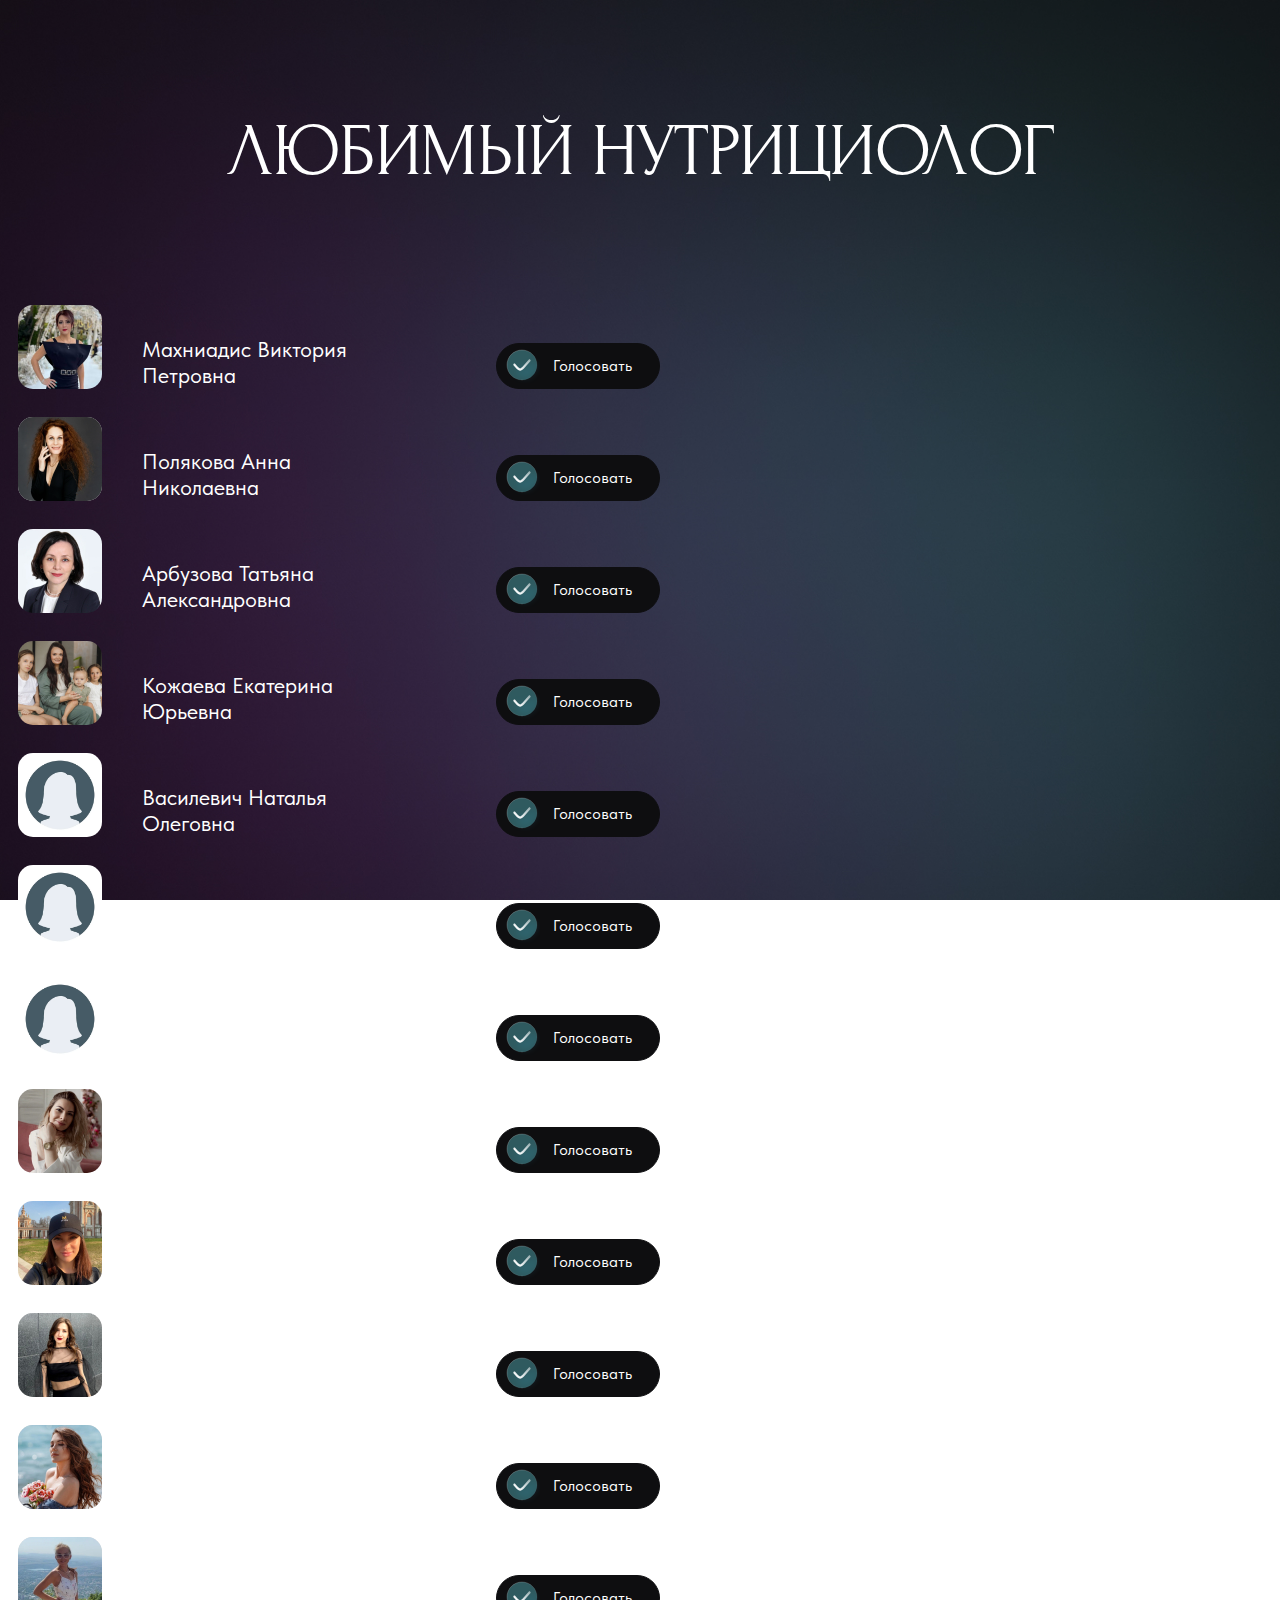
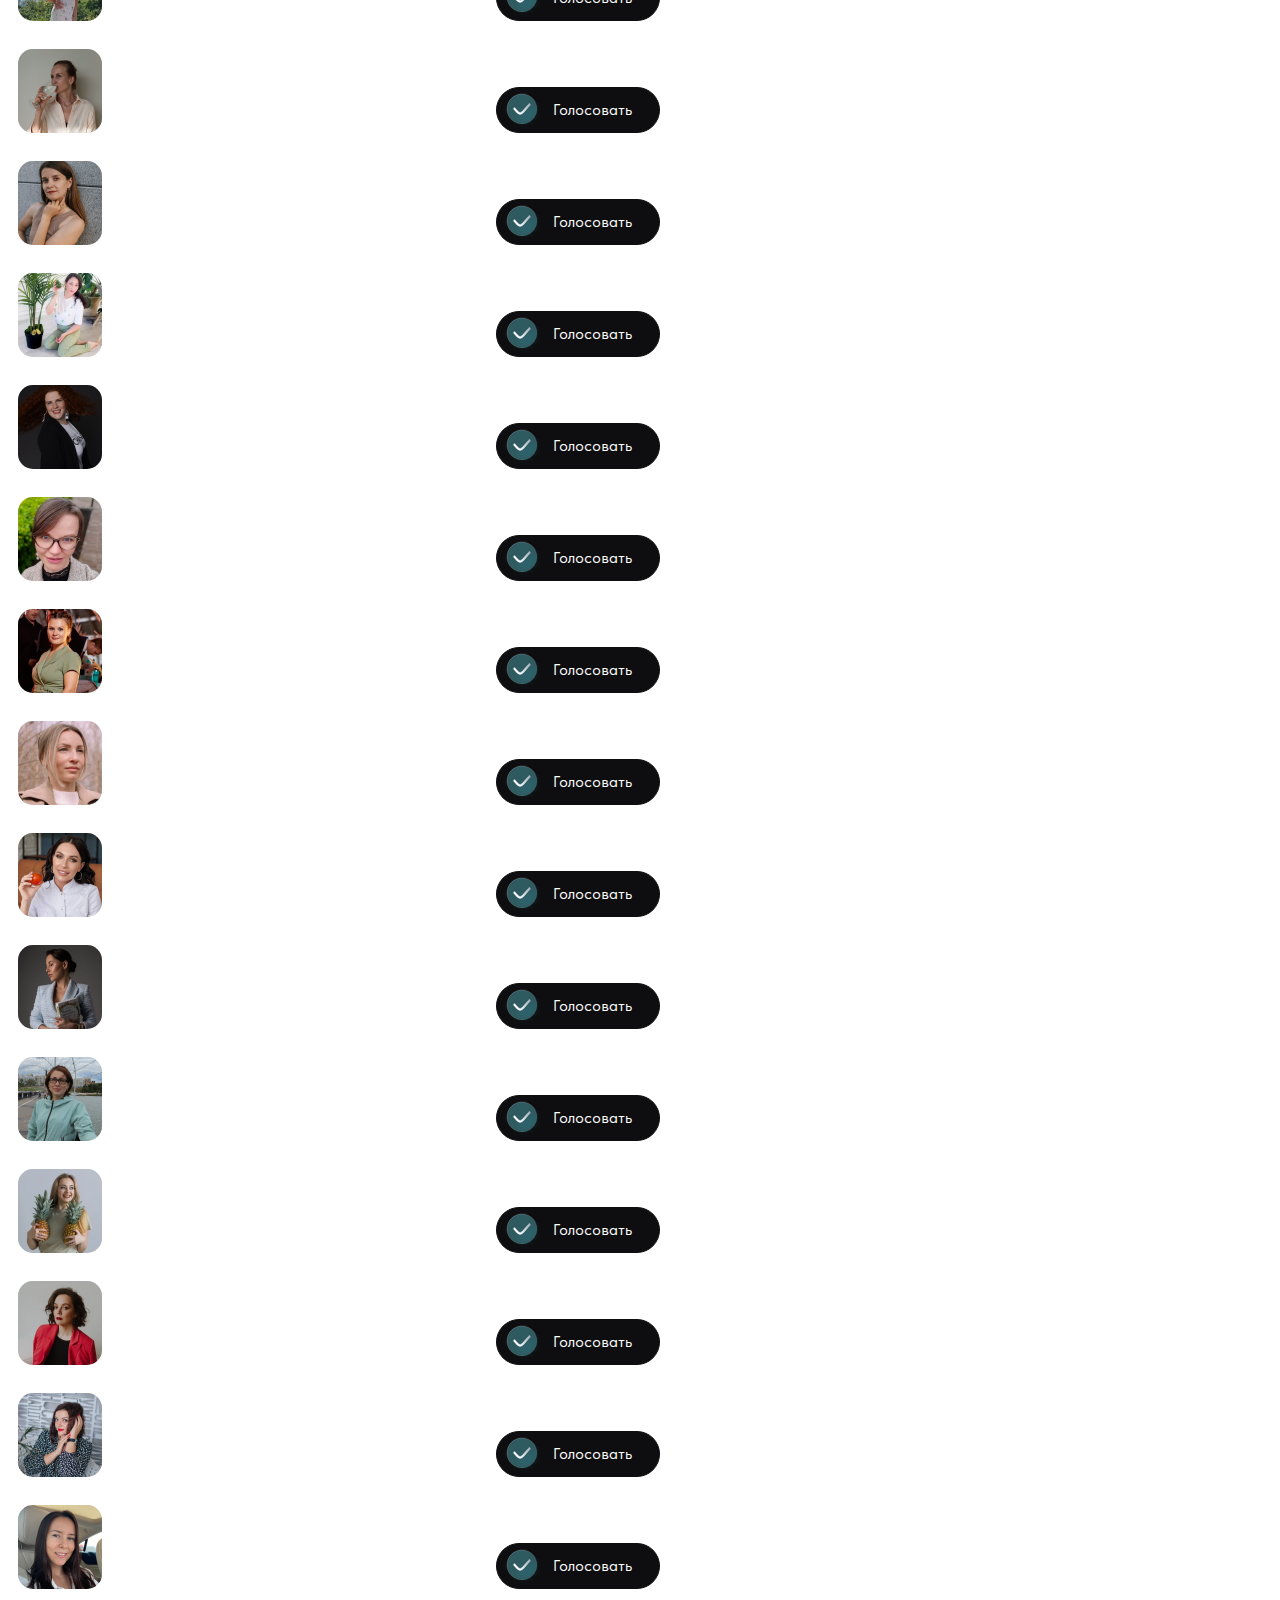
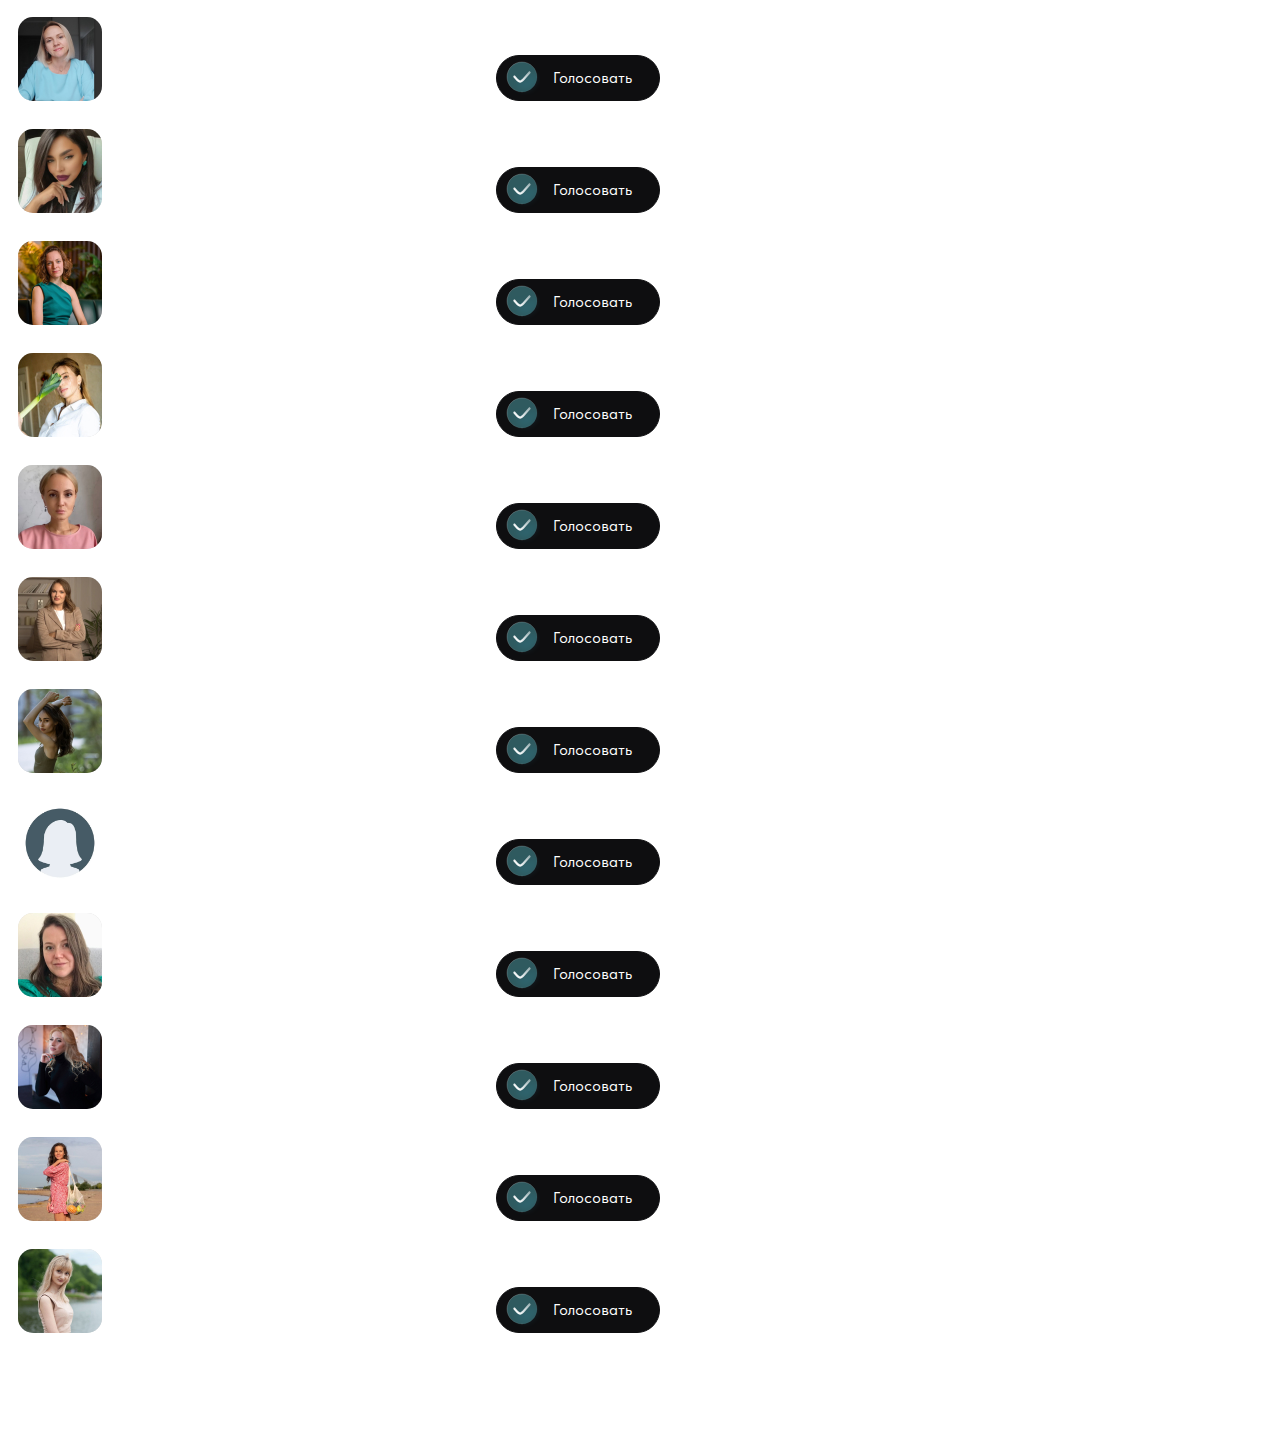
==== commit cd5d660c: "Меняет разметку главной и заменяет фото" ====
--- a/index.html
+++ b/index.html
@@ -17,6 +17,142 @@
           <div class="candidates">
             <ul class="candidates__list">
 
+              <li class="candidates__item" id="candidate-35">
+                <div class="candidates__avatar">
+                  <img class="candidates__image" src="./img/candidate-makhniadis-viktoriya.jpg" alt="" width="84" height="84">
+                </div>
+                <div class="candidates__name">
+                  Махниадис Виктория Петровна
+                </div>
+                <div class="candidate__vote-button button button__vote" id="id-makhniadis-viktoriya">
+                  Голосовать
+                </div>
+                <div class="candidate__vote-result hidden result">
+                  <span class="result__span">Голос учтён</span>
+                  <div class="result__result-bar" style="--w:0;"></div>
+                  <div class="result__percent">0%</div>
+                </div>
+              </li>
+
+              <li class="candidates__item" id="candidate-41">
+                <div class="candidates__avatar">
+                  <img class="candidates__image" src="./img/candidate-polyakova-anna.jpg" alt="" width="84" height="84">
+                </div>
+                <div class="candidates__name">
+                  Полякова Анна Николаевна
+                </div>
+                <div class="candidate__vote-button button button__vote" id="id-polyakova-anna">
+                  Голосовать
+                </div>
+                <div class="candidate__vote-result hidden result">
+                  <span class="result__span">Голос учтён</span>
+                  <div class="result__result-bar" style="--w:0;"></div>
+                  <div class="result__percent">0%</div>
+                </div>
+              </li>
+
+              <li class="candidates__item" id="candidate-03">
+                <div class="candidates__avatar">
+                  <img class="candidates__image" src="./img/candidate-arbuzova-tatyana.jpg" alt="" width="84" height="84">
+                </div>
+                <div class="candidates__name">
+                  Арбузова Татьяна Александровна
+                </div>
+                <div class="candidate__vote-button button button__vote" id="id-arbuzova-tatyana">
+                  Голосовать
+                </div>
+                <div class="candidate__vote-result hidden result">
+                  <span class="result__span">Голос учтён</span>
+                  <div class="result__result-bar" style="--w:0;"></div>
+                  <div class="result__percent">0%</div>
+                </div>
+              </li>
+
+              <li class="candidates__item" id="candidate-26">
+                <div class="candidates__avatar">
+                  <img class="candidates__image" src="./img/candidate-kozhaeva-ekaterina.jpg" alt="" width="84" height="84">
+                </div>
+                <div class="candidates__name">
+                  Кожаева Екатерина Юрьевна
+                </div>
+                <div class="candidate__vote-button button button__vote" id="id-kozhaeva-ekaterina">
+                  Голосовать
+                </div>
+                <div class="candidate__vote-result hidden result">
+                  <span class="result__span">Голос учтён</span>
+                  <div class="result__result-bar" style="--w:0;"></div>
+                  <div class="result__percent">0%</div>
+                </div>
+              </li>
+
+              <li class="candidates__item" id="candidate-10">
+                <div class="candidates__avatar">
+                  <img class="candidates__image" src="./img/candidate-blind.jpg" alt="" width="84" height="84">
+                </div>
+                <div class="candidates__name">
+                  Василевич Наталья Олеговна
+                </div>
+                <div class="candidate__vote-button button button__vote" id="id-vasilevich-natalya">
+                  Голосовать
+                </div>
+                <div class="candidate__vote-result hidden result">
+                  <span class="result__span">Голос учтён</span>
+                  <div class="result__result-bar" style="--w:0;"></div>
+                  <div class="result__percent">0%</div>
+                </div>
+              </li>
+
+              <li class="candidates__item" id="candidate-04">
+                <div class="candidates__avatar">
+                  <img class="candidates__image" src="./img/candidate-blind.jpg" alt="" width="84" height="84">
+                </div>
+                <div class="candidates__name">
+                  Багиева Хадижат Аптиевна
+                </div>
+                <div class="candidate__vote-button button button__vote" id="id-bagieva-khadizhat">
+                  Голосовать
+                </div>
+                <div class="candidate__vote-result hidden result">
+                  <span class="result__span">Голос учтён</span>
+                  <div class="result__result-bar" style="--w:0;"></div>
+                  <div class="result__percent">0%</div>
+                </div>
+              </li>
+
+              <li class="candidates__item" id="candidate-16">
+                <div class="candidates__avatar">
+                  <img class="candidates__image" src="./img/candidate-blind.jpg" alt="" width="84" height="84">
+                </div>
+                <div class="candidates__name">
+                  Дикаева Малика Вахидовна
+                </div>
+                <div class="candidate__vote-button button button__vote" id="id-dikaeva-malika">
+                  Голосовать
+                </div>
+                <div class="candidate__vote-result hidden result">
+                  <span class="result__span">Голос учтён</span>
+                  <div class="result__result-bar" style="--w:0;"></div>
+                  <div class="result__percent">0%</div>
+                </div>
+              </li>
+
+              <li class="candidates__item" id="candidate-24">
+                <div class="candidates__avatar">
+                  <img class="candidates__image" src="./img/candidate-kamenskaya-olga.jpg" alt="" width="84" height="84">
+                </div>
+                <div class="candidates__name">
+                  Каменская Ольга Алексеевна
+                </div>
+                <div class="candidate__vote-button button button__vote" id="id-kamenskaya-olga">
+                  Голосовать
+                </div>
+                <div class="candidate__vote-result hidden result">
+                  <span class="result__span">Голос учтён</span>
+                  <div class="result__result-bar" style="--w:0;"></div>
+                  <div class="result__percent">0%</div>
+                </div>
+              </li>
+
               <li class="candidates__item" id="candidate-01">
                 <div class="candidates__avatar">
                   <img class="candidates__image" src="./img/candidate-akimova-nina.jpg" alt="" width="84" height="84">
@@ -34,6 +170,397 @@
                 </div>
               </li>
 
+              <li class="candidates__item" id="candidate-45">
+                <div class="candidates__avatar">
+                  <img class="candidates__image" src="./img/candidate-skvortsova-anastasiya.jpg" alt="" width="84" height="84">
+                </div>
+                <div class="candidates__name">
+                  Скворцова Анастасия Васильевна
+                </div>
+                <div class="candidate__vote-button button button__vote" id="id-skvortsova-anastasiya">
+                  Голосовать
+                </div>
+                <div class="candidate__vote-result hidden result">
+                  <span class="result__span">Голос учтён</span>
+                  <div class="result__result-bar" style="--w:0;"></div>
+                  <div class="result__percent">0%</div>
+                </div>
+              </li>
+
+              <li class="candidates__item" id="candidate-19">
+                <div class="candidates__avatar">
+                  <img class="candidates__image" src="./img/candidate-zagumennikova-ekaterina.jpg" alt="" width="84" height="84">
+                </div>
+                <div class="candidates__name">
+                  Загуменникова Екатерина Николаевна
+                </div>
+                <div class="candidate__vote-button button button__vote" id="id-zagumennikova-ekaterina">
+                  Голосовать
+                </div>
+                <div class="candidate__vote-result hidden result">
+                  <span class="result__span">Голос учтён</span>
+                  <div class="result__result-bar" style="--w:0;"></div>
+                  <div class="result__percent">0%</div>
+                </div>
+              </li>
+
+              <li class="candidates__item" id="candidate-39">
+                <div class="candidates__avatar">
+                  <img class="candidates__image" src="./img/candidate-pankina-anna.jpg" alt="" width="84" height="84">
+                </div>
+                <div class="candidates__name">
+                  Панькина Анна Сергеевна
+                </div>
+                <div class="candidate__vote-button button button__vote" id="id-pankina-anna">
+                  Голосовать
+                </div>
+                <div class="candidate__vote-result hidden result">
+                  <span class="result__span">Голос учтён</span>
+                  <div class="result__result-bar" style="--w:0;"></div>
+                  <div class="result__percent">0%</div>
+                </div>
+              </li>
+
+              <li class="candidates__item" id="candidate-44">
+                <div class="candidates__avatar">
+                  <img class="candidates__image" src="./img/candidate-rybina-elena-01.jpg" alt="" width="84" height="84">
+                </div>
+                <div class="candidates__name">
+                  Рыбина Елена Александровна
+                </div>
+                <div class="candidate__vote-button button button__vote" id="id-rybina-elena">
+                  Голосовать
+                </div>
+                <div class="candidate__vote-result hidden result">
+                  <span class="result__span">Голос учтён</span>
+                  <div class="result__result-bar" style="--w:0;"></div>
+                  <div class="result__percent">0%</div>
+                </div>
+              </li>
+
+              <li class="candidates__item" id="candidate-46">
+                <div class="candidates__avatar">
+                  <img class="candidates__image" src="./img/candidate-sobornikova-ekaterina.jpg" alt="" width="84" height="84">
+                </div>
+                <div class="candidates__name">
+                  Соборникова Екатерина Михайловна
+                </div>
+                <div class="candidate__vote-button button button__vote" id="id-sobornikova-ekaterina">
+                  Голосовать
+                </div>
+                <div class="candidate__vote-result hidden result">
+                  <span class="result__span">Голос учтён</span>
+                  <div class="result__result-bar" style="--w:0;"></div>
+                  <div class="result__percent">0%</div>
+                </div>
+              </li>
+
+              <li class="candidates__item" id="candidate-15">
+                <div class="candidates__avatar">
+                  <img class="candidates__image" src="./img/candidate-grebenyuk-ekaterina.jpg" alt="" width="84" height="84">
+                </div>
+                <div class="candidates__name">
+                  Гребенюк Екатерина Владимировна
+                </div>
+                <div class="candidate__vote-button button button__vote" id="id-grebenyuk-ekaterina">
+                  Голосовать
+                </div>
+                <div class="candidate__vote-result hidden result">
+                  <span class="result__span">Голос учтён</span>
+                  <div class="result__result-bar" style="--w:0;"></div>
+                  <div class="result__percent">0%</div>
+                </div>
+              </li>
+
+              <li class="candidates__item" id="candidate-49">
+                <div class="candidates__avatar">
+                  <img class="candidates__image" src="./img/candidate-tarasova-anastasiya-01.jpg" alt="" width="84" height="84">
+                </div>
+                <div class="candidates__name">
+                  Тарасова Анастасия Федоровна
+                </div>
+                <div class="candidate__vote-button button button__vote" id="id-tarasova-anastasiya">
+                  Голосовать
+                </div>
+                <div class="candidate__vote-result hidden result">
+                  <span class="result__span">Голос учтён</span>
+                  <div class="result__result-bar" style="--w:0;"></div>
+                  <div class="result__percent">0%</div>
+                </div>
+              </li>
+
+              <li class="candidates__item" id="candidate-31">
+                <div class="candidates__avatar">
+                  <img class="candidates__image" src="./img/candidate-logacheva-anna.jpg" alt="" width="84" height="84">
+                </div>
+                <div class="candidates__name">
+                  Логачева Анна Сергеевна
+                </div>
+                <div class="candidate__vote-button button button__vote" id="id-logacheva-anna">
+                  Голосовать
+                </div>
+                <div class="candidate__vote-result hidden result">
+                  <span class="result__span">Голос учтён</span>
+                  <div class="result__result-bar" style="--w:0;"></div>
+                  <div class="result__percent">0%</div>
+                </div>
+              </li>
+
+              <li class="candidates__item" id="candidate-14">
+                <div class="candidates__avatar">
+                  <img class="candidates__image" src="./img/candidate-glotova-elena.jpg" alt="" width="84" height="84">
+                </div>
+                <div class="candidates__name">
+                  Глотова Елена Витальевна
+                </div>
+                <div class="candidate__vote-button button button__vote" id="id-glotova-elena">
+                  Голосовать
+                </div>
+                <div class="candidate__vote-result hidden result">
+                  <span class="result__span">Голос учтён</span>
+                  <div class="result__result-bar" style="--w:0;"></div>
+                  <div class="result__percent">0%</div>
+                </div>
+              </li>
+
+              <li class="candidates__item" id="candidate-08">
+                <div class="candidates__avatar">
+                  <img class="candidates__image" src="./img/candidate-bystrova-elena.jpg" alt="" width="84" height="84">
+                </div>
+                <div class="candidates__name">
+                  Быстрова Елена Федоровна
+                </div>
+                <div class="candidate__vote-button button button__vote" id="id-bystrova-elena">
+                  Голосовать
+                </div>
+                <div class="candidate__vote-result hidden result">
+                  <span class="result__span">Голос учтён</span>
+                  <div class="result__result-bar" style="--w:0;"></div>
+                  <div class="result__percent">0%</div>
+                </div>
+              </li>
+
+              <li class="candidates__item" id="candidate-54">
+                <div class="candidates__avatar">
+                  <img class="candidates__image" src="./img/candidate-yudina-anastasiya.jpg" alt="" width="84" height="84">
+                </div>
+                <div class="candidates__name">
+                  Юдина Анастасия Николаевна
+                </div>
+                <div class="candidate__vote-button button button__vote" id="id-yudina-anastasiya">
+                  Голосовать
+                </div>
+                <div class="candidate__vote-result hidden result">
+                  <span class="result__span">Голос учтён</span>
+                  <div class="result__result-bar" style="--w:0;"></div>
+                  <div class="result__percent">0%</div>
+                </div>
+              </li>
+
+              <li class="candidates__item" id="candidate-43">
+                <div class="candidates__avatar">
+                  <img class="candidates__image" src="./img/candidate-redkina-darya.jpg" alt="" width="84" height="84">
+                </div>
+                <div class="candidates__name">
+                  Редькина Дарья
+                </div>
+                <div class="candidate__vote-button button button__vote" id="id-redkina-darya">
+                  Голосовать
+                </div>
+                <div class="candidate__vote-result hidden result">
+                  <span class="result__span">Голос учтён</span>
+                  <div class="result__result-bar" style="--w:0;"></div>
+                  <div class="result__percent">0%</div>
+                </div>
+              </li>
+
+              <li class="candidates__item" id="candidate-22">
+                <div class="candidates__avatar">
+                  <img class="candidates__image" src="./img/candidate-ivanova-galina.jpg" alt="" width="84" height="84">
+                </div>
+                <div class="candidates__name">
+                  Иванова Галина Львовна
+                </div>
+                <div class="candidate__vote-button button button__vote" id="id-ivanova-galina">
+                  Голосовать
+                </div>
+                <div class="candidate__vote-result hidden result">
+                  <span class="result__span">Голос учтён</span>
+                  <div class="result__result-bar" style="--w:0;"></div>
+                  <div class="result__percent">0%</div>
+                </div>
+              </li>
+
+              <li class="candidates__item" id="candidate-38">
+                <div class="candidates__avatar">
+                  <img class="candidates__image" src="./img/candidate-nizhelskaya-klena.jpg" alt="" width="84" height="84">
+                </div>
+                <div class="candidates__name">
+                  Нижельская Клена Викторовна
+                </div>
+                <div class="candidate__vote-button button button__vote" id="id-nizhelskaya-klena">
+                  Голосовать
+                </div>
+                <div class="candidate__vote-result hidden result">
+                  <span class="result__span">Голос учтён</span>
+                  <div class="result__result-bar" style="--w:0;"></div>
+                  <div class="result__percent">0%</div>
+                </div>
+              </li>
+
+              <li class="candidates__item" id="candidate-52">
+                <div class="candidates__avatar">
+                  <img class="candidates__image" src="./img/candidate-khabacheva-natalya.jpg" alt="" width="84" height="84">
+                </div>
+                <div class="candidates__name">
+                  Хабачева Наталья Александровна
+                </div>
+                <div class="candidate__vote-button button button__vote" id="id-khabacheva-natalya">
+                  Голосовать
+                </div>
+                <div class="candidate__vote-result hidden result">
+                  <span class="result__span">Голос учтён</span>
+                  <div class="result__result-bar" style="--w:0;"></div>
+                  <div class="result__percent">0%</div>
+                </div>
+              </li>
+
+              <li class="candidates__item" id="candidate-29">
+                <div class="candidates__avatar">
+                  <img class="candidates__image" src="./img/candidate-krivetskaya-inna.jpg" alt="" width="84" height="84">
+                </div>
+                <div class="candidates__name">
+                  Кривецкая Инна Николаевна
+                </div>
+                <div class="candidate__vote-button button button__vote" id="id-krivetskaya-inna">
+                  Голосовать
+                </div>
+                <div class="candidate__vote-result hidden result">
+                  <span class="result__span">Голос учтён</span>
+                  <div class="result__result-bar" style="--w:0;"></div>
+                  <div class="result__percent">0%</div>
+                </div>
+              </li>
+
+              <li class="candidates__item" id="candidate-21">
+                <div class="candidates__avatar">
+                  <img class="candidates__image" src="./img/candidate-zyuzina-aliya.jpg" alt="" width="84" height="84">
+                </div>
+                <div class="candidates__name">
+                  Зюзина Алия Сиреневна
+                </div>
+                <div class="candidate__vote-button button button__vote" id="id-zyuzina-aliya">
+                  Голосовать
+                </div>
+                <div class="candidate__vote-result hidden result">
+                  <span class="result__span">Голос учтён</span>
+                  <div class="result__result-bar" style="--w:0;"></div>
+                  <div class="result__percent">0%</div>
+                </div>
+              </li>
+
+              <li class="candidates__item" id="candidate-20">
+                <div class="candidates__avatar">
+                  <img class="candidates__image" src="./img/candidate-zveryanskaya-irina.jpg" alt="" width="84" height="84">
+                </div>
+                <div class="candidates__name">
+                  Зверянская Ирина Николаевна
+                </div>
+                <div class="candidate__vote-button button button__vote" id="id-zveryanskaya-irina">
+                  Голосовать
+                </div>
+                <div class="candidate__vote-result hidden result">
+                  <span class="result__span">Голос учтён</span>
+                  <div class="result__result-bar" style="--w:0;"></div>
+                  <div class="result__percent">0%</div>
+                </div>
+              </li>
+
+              <li class="candidates__item" id="candidate-37">
+                <div class="candidates__avatar">
+                  <img class="candidates__image" src="./img/candidate-musaeva-azaya.jpg" alt="" width="84" height="84">
+                </div>
+                <div class="candidates__name">
+                  Мусаева Азая Махировна
+                </div>
+                <div class="candidate__vote-button button button__vote" id="id-musaeva-azaya">
+                  Голосовать
+                </div>
+                <div class="candidate__vote-result hidden result">
+                  <span class="result__span">Голос учтён</span>
+                  <div class="result__result-bar" style="--w:0;"></div>
+                  <div class="result__percent">0%</div>
+                </div>
+              </li>
+
+              <li class="candidates__item" id="candidate-25">
+                <div class="candidates__avatar">
+                  <img class="candidates__image" src="./img/candidate-klenina-viktoriya.jpg" alt="" width="84" height="84">
+                </div>
+                <div class="candidates__name">
+                  Кленина Виктория Александровна
+                </div>
+                <div class="candidate__vote-button button button__vote" id="id-klenina-viktoriya">
+                  Голосовать
+                </div>
+                <div class="candidate__vote-result hidden result">
+                  <span class="result__span">Голос учтён</span>
+                  <div class="result__result-bar" style="--w:0;"></div>
+                  <div class="result__percent">0%</div>
+                </div>
+              </li>
+
+              <li class="candidates__item" id="candidate-53">
+                <div class="candidates__avatar">
+                  <img class="candidates__image" src="./img/candidate-chekanova-alla.jpg" alt="" width="84" height="84">
+                </div>
+                <div class="candidates__name">
+                  Чеканова Алла Валериевна
+                </div>
+                <div class="candidate__vote-button button button__vote" id="id-chekanova-alla">
+                  Голосовать
+                </div>
+                <div class="candidate__vote-result hidden result">
+                  <span class="result__span">Голос учтён</span>
+                  <div class="result__result-bar" style="--w:0;"></div>
+                  <div class="result__percent">0%</div>
+                </div>
+              </li>
+
+              <li class="candidates__item" id="candidate-36">
+                <div class="candidates__avatar">
+                  <img class="candidates__image" src="./img/candidate-mikhalina-anastasiya.jpg" alt="" width="84" height="84">
+                </div>
+                <div class="candidates__name">
+                  Михалина Анастасия Александровна
+                </div>
+                <div class="candidate__vote-button button button__vote" id="id-mikhalina-anastasiya">
+                  Голосовать
+                </div>
+                <div class="candidate__vote-result hidden result">
+                  <span class="result__span">Голос учтён</span>
+                  <div class="result__result-bar" style="--w:0;"></div>
+                  <div class="result__percent">0%</div>
+                </div>
+              </li>
+
+              <li class="candidates__item" id="candidate-09">
+                <div class="candidates__avatar">
+                  <img class="candidates__image" src="./img/candidate-vantsyan-olga.jpg" alt="" width="84" height="84">
+                </div>
+                <div class="candidates__name">
+                  Ванцян Ольга Викторовна
+                </div>
+                <div class="candidate__vote-button button button__vote" id="id-vantsyan-olga">
+                  Голосовать
+                </div>
+                <div class="candidate__vote-result hidden result">
+                  <span class="result__span">Голос учтён</span>
+                  <div class="result__result-bar" style="--w:0;"></div>
+                  <div class="result__percent">0%</div>
+                </div>
+              </li>
+
               <li class="candidates__item" id="candidate-02">
                 <div class="candidates__avatar">
                   <img class="candidates__image" src="./img/candidate-akromova-nargiza.jpg" alt="" width="84" height="84">
@@ -51,31 +578,14 @@
                 </div>
               </li>
 
-              <li class="candidates__item" id="candidate-03">
-                <div class="candidates__avatar">
-                  <img class="candidates__image" src="./img/candidate-arbuzova-tatyana.jpg" alt="" width="84" height="84">
-                </div>
-                <div class="candidates__name">
-                  Арбузова Татьяна Александровна
-                </div>
-                <div class="candidate__vote-button button button__vote" id="id-arbuzova-tatyana">
-                  Голосовать
-                </div>
-                <div class="candidate__vote-result hidden result">
-                  <span class="result__span">Голос учтён</span>
-                  <div class="result__result-bar" style="--w:0;"></div>
-                  <div class="result__percent">0%</div>
-                </div>
-              </li>
-
-              <li class="candidates__item" id="candidate-04">
+              <li class="candidates__item" id="candidate-50">
                 <div class="candidates__avatar">
                   <img class="candidates__image" src="./img/candidate-blind.jpg" alt="" width="84" height="84">
                 </div>
                 <div class="candidates__name">
-                  Багиева Хадижат Аптиевна
-                </div>
-                <div class="candidate__vote-button button button__vote" id="id-bagieva-khadizhat">
+                  Туровская Юлия Сергеевна
+                </div>
+                <div class="candidate__vote-button button button__vote" id="id-turovskaya-yuliya">
                   Голосовать
                 </div>
                 <div class="candidate__vote-result hidden result">
@@ -102,830 +612,48 @@
                 </div>
               </li>
 
+              <li class="candidates__item" id="candidate-27">
+                <div class="candidates__avatar">
+                  <img class="candidates__image" src="./img/candidate-kozemirova-elena-02.jpg" alt="" width="84" height="84">
+                </div>
+                <div class="candidates__name">
+                  Коземирова Елена
+                </div>
+                <div class="candidate__vote-button button button__vote" id="id-kozemirova-elena">
+                  Голосовать
+                </div>
+                <div class="candidate__vote-result hidden result">
+                  <span class="result__span">Голос учтён</span>
+                  <div class="result__result-bar" style="--w:0;"></div>
+                  <div class="result__percent">0%</div>
+                </div>
+              </li>
+
+              <li class="candidates__item" id="candidate-47">
+                <div class="candidates__avatar">
+                  <img class="candidates__image" src="./img/candidate-stepanenko-yuliya.jpg" alt="" width="84" height="84">
+                </div>
+                <div class="candidates__name">
+                  Степаненко Юлия Васильевна
+                </div>
+                <div class="candidate__vote-button button button__vote" id="id-stepanenko-yuliya">
+                  Голосовать
+                </div>
+                <div class="candidate__vote-result hidden result">
+                  <span class="result__span">Голос учтён</span>
+                  <div class="result__result-bar" style="--w:0;"></div>
+                  <div class="result__percent">0%</div>
+                </div>
+              </li>
+
               <li class="candidates__item" id="candidate-06">
                 <div class="candidates__avatar">
-                  <img class="candidates__image" src="./img/candidate-blind.jpg" alt="" width="84" height="84">
+                  <img class="candidates__image" src="./img/candidate-bogza-anna.jpg" alt="" width="84" height="84">
                 </div>
                 <div class="candidates__name">
                   Богза Анна Константиновна
                 </div>
                 <div class="candidate__vote-button button button__vote" id="id-bogza-anna">
-                  Голосовать
-                </div>
-                <div class="candidate__vote-result hidden result">
-                  <span class="result__span">Голос учтён</span>
-                  <div class="result__result-bar" style="--w:0;"></div>
-                  <div class="result__percent">0%</div>
-                </div>
-              </li>
-
-              <li class="candidates__item" id="candidate-07">
-                <div class="candidates__avatar">
-                  <img class="candidates__image" src="./img/candidate-bykova-nadezhda.jpg" alt="" width="84" height="84">
-                </div>
-                <div class="candidates__name">
-                  Быкова Надежда Владимировна
-                </div>
-                <div class="candidate__vote-button button button__vote" id="id-bykova-nadezhda">
-                  Голосовать
-                </div>
-                <div class="candidate__vote-result hidden result">
-                  <span class="result__span">Голос учтён</span>
-                  <div class="result__result-bar" style="--w:0;"></div>
-                  <div class="result__percent">0%</div>
-                </div>
-              </li>
-
-              <li class="candidates__item" id="candidate-08">
-                <div class="candidates__avatar">
-                  <img class="candidates__image" src="./img/candidate-bystrova-elena.jpg" alt="" width="84" height="84">
-                </div>
-                <div class="candidates__name">
-                  Быстрова Елена Федоровна
-                </div>
-                <div class="candidate__vote-button button button__vote" id="id-bystrova-elena">
-                  Голосовать
-                </div>
-                <div class="candidate__vote-result hidden result">
-                  <span class="result__span">Голос учтён</span>
-                  <div class="result__result-bar" style="--w:0;"></div>
-                  <div class="result__percent">0%</div>
-                </div>
-              </li>
-
-              <li class="candidates__item" id="candidate-09">
-                <div class="candidates__avatar">
-                  <img class="candidates__image" src="./img/candidate-vantsyan-olga.jpg" alt="" width="84" height="84">
-                </div>
-                <div class="candidates__name">
-                  Ванцян Ольга Викторовна
-                </div>
-                <div class="candidate__vote-button button button__vote" id="id-vantsyan-olga">
-                  Голосовать
-                </div>
-                <div class="candidate__vote-result hidden result">
-                  <span class="result__span">Голос учтён</span>
-                  <div class="result__result-bar" style="--w:0;"></div>
-                  <div class="result__percent">0%</div>
-                </div>
-              </li>
-
-              <li class="candidates__item" id="candidate-10">
-                <div class="candidates__avatar">
-                  <img class="candidates__image" src="./img/candidate-blind.jpg" alt="" width="84" height="84">
-                </div>
-                <div class="candidates__name">
-                  Василевич Наталья Олеговна
-                </div>
-                <div class="candidate__vote-button button button__vote" id="id-vasilevich-natalya">
-                  Голосовать
-                </div>
-                <div class="candidate__vote-result hidden result">
-                  <span class="result__span">Голос учтён</span>
-                  <div class="result__result-bar" style="--w:0;"></div>
-                  <div class="result__percent">0%</div>
-                </div>
-              </li>
-
-              <li class="candidates__item" id="candidate-11">
-                <div class="candidates__avatar">
-                  <img class="candidates__image" src="./img/candidate-veselova-oksana.jpg" alt="" width="84" height="84">
-                </div>
-                <div class="candidates__name">
-                  Веселова Оксана Олеговна
-                </div>
-                <div class="candidate__vote-button button button__vote" id="id-veselova-oksana">
-                  Голосовать
-                </div>
-                <div class="candidate__vote-result hidden result">
-                  <span class="result__span">Голос учтён</span>
-                  <div class="result__result-bar" style="--w:0;"></div>
-                  <div class="result__percent">0%</div>
-                </div>
-              </li>
-
-              <li class="candidates__item" id="candidate-12">
-                <div class="candidates__avatar">
-                  <img class="candidates__image" src="./img/candidate-videneeva-irina.jpg" alt="" width="84" height="84">
-                </div>
-                <div class="candidates__name">
-                  Виденеева Ирина Викторовна
-                </div>
-                <div class="candidate__vote-button button button__vote" id="id-videneeva-irina">
-                  Голосовать
-                </div>
-                <div class="candidate__vote-result hidden result">
-                  <span class="result__span">Голос учтён</span>
-                  <div class="result__result-bar" style="--w:0;"></div>
-                  <div class="result__percent">0%</div>
-                </div>
-              </li>
-
-              <li class="candidates__item" id="candidate-13">
-                <div class="candidates__avatar">
-                  <img class="candidates__image" src="./img/candidate-gerasimenko-tatyana.jpg" alt="" width="84" height="84">
-                </div>
-                <div class="candidates__name">
-                  Герасименко Татьяна Юрьевна
-                </div>
-                <div class="candidate__vote-button button button__vote" id="id-gerasimenko-tatyana">
-                  Голосовать
-                </div>
-                <div class="candidate__vote-result hidden result">
-                  <span class="result__span">Голос учтён</span>
-                  <div class="result__result-bar" style="--w:0;"></div>
-                  <div class="result__percent">0%</div>
-                </div>
-              </li>
-
-              <li class="candidates__item" id="candidate-14">
-                <div class="candidates__avatar">
-                  <img class="candidates__image" src="./img/candidate-glotova-elena.jpg" alt="" width="84" height="84">
-                </div>
-                <div class="candidates__name">
-                  Глотова Елена Витальевна
-                </div>
-                <div class="candidate__vote-button button button__vote" id="id-glotova-elena">
-                  Голосовать
-                </div>
-                <div class="candidate__vote-result hidden result">
-                  <span class="result__span">Голос учтён</span>
-                  <div class="result__result-bar" style="--w:0;"></div>
-                  <div class="result__percent">0%</div>
-                </div>
-              </li>
-
-              <li class="candidates__item" id="candidate-15">
-                <div class="candidates__avatar">
-                  <img class="candidates__image" src="./img/candidate-grebenyuk-ekaterina.jpg" alt="" width="84" height="84">
-                </div>
-                <div class="candidates__name">
-                  Гребенюк Екатерина Владимировна
-                </div>
-                <div class="candidate__vote-button button button__vote" id="id-grebenyuk-ekaterina">
-                  Голосовать
-                </div>
-                <div class="candidate__vote-result hidden result">
-                  <span class="result__span">Голос учтён</span>
-                  <div class="result__result-bar" style="--w:0;"></div>
-                  <div class="result__percent">0%</div>
-                </div>
-              </li>
-
-              <li class="candidates__item" id="candidate-16">
-                <div class="candidates__avatar">
-                  <img class="candidates__image" src="./img/candidate-blind.jpg" alt="" width="84" height="84">
-                </div>
-                <div class="candidates__name">
-                  Дикаева Малика Вахидовна
-                </div>
-                <div class="candidate__vote-button button button__vote" id="id-dikaeva-malika">
-                  Голосовать
-                </div>
-                <div class="candidate__vote-result hidden result">
-                  <span class="result__span">Голос учтён</span>
-                  <div class="result__result-bar" style="--w:0;"></div>
-                  <div class="result__percent">0%</div>
-                </div>
-              </li>
-
-              <li class="candidates__item" id="candidate-17">
-                <div class="candidates__avatar">
-                  <img class="candidates__image" src="./img/candidate-blind.jpg" alt="" width="84" height="84">
-                </div>
-                <div class="candidates__name">
-                  Еремчук Екатерина Валентиновна
-                </div>
-                <div class="candidate__vote-button button button__vote" id="id-eremchuk-ekaterina">
-                  Голосовать
-                </div>
-                <div class="candidate__vote-result hidden result">
-                  <span class="result__span">Голос учтён</span>
-                  <div class="result__result-bar" style="--w:0;"></div>
-                  <div class="result__percent">0%</div>
-                </div>
-              </li>
-
-              <li class="candidates__item" id="candidate-18">
-                <div class="candidates__avatar">
-                  <img class="candidates__image" src="./img/candidate-efimova-irina.jpg" alt="" width="84" height="84">
-                </div>
-                <div class="candidates__name">
-                  Ефимова Ирина Владимировна
-                </div>
-                <div class="candidate__vote-button button button__vote" id="id-efimova-irina">
-                  Голосовать
-                </div>
-                <div class="candidate__vote-result hidden result">
-                  <span class="result__span">Голос учтён</span>
-                  <div class="result__result-bar" style="--w:0;"></div>
-                  <div class="result__percent">0%</div>
-                </div>
-              </li>
-
-              <li class="candidates__item" id="candidate-19">
-                <div class="candidates__avatar">
-                  <img class="candidates__image" src="./img/candidate-zagumennikova-ekaterina.jpg" alt="" width="84" height="84">
-                </div>
-                <div class="candidates__name">
-                  Загуменникова Екатерина Николаевна
-                </div>
-                <div class="candidate__vote-button button button__vote" id="id-zagumennikova-ekaterina">
-                  Голосовать
-                </div>
-                <div class="candidate__vote-result hidden result">
-                  <span class="result__span">Голос учтён</span>
-                  <div class="result__result-bar" style="--w:0;"></div>
-                  <div class="result__percent">0%</div>
-                </div>
-              </li>
-
-              <li class="candidates__item" id="candidate-20">
-                <div class="candidates__avatar">
-                  <img class="candidates__image" src="./img/candidate-zveryanskaya-irina.jpg" alt="" width="84" height="84">
-                </div>
-                <div class="candidates__name">
-                  Зверянская Ирина Николаевна
-                </div>
-                <div class="candidate__vote-button button button__vote" id="id-zveryanskaya-irina">
-                  Голосовать
-                </div>
-                <div class="candidate__vote-result hidden result">
-                  <span class="result__span">Голос учтён</span>
-                  <div class="result__result-bar" style="--w:0;"></div>
-                  <div class="result__percent">0%</div>
-                </div>
-              </li>
-
-              <li class="candidates__item" id="candidate-21">
-                <div class="candidates__avatar">
-                  <img class="candidates__image" src="./img/candidate-zyuzina-aliya.jpg" alt="" width="84" height="84">
-                </div>
-                <div class="candidates__name">
-                  Зюзина Алия Сиреневна
-                </div>
-                <div class="candidate__vote-button button button__vote" id="id-zyuzina-aliya">
-                  Голосовать
-                </div>
-                <div class="candidate__vote-result hidden result">
-                  <span class="result__span">Голос учтён</span>
-                  <div class="result__result-bar" style="--w:0;"></div>
-                  <div class="result__percent">0%</div>
-                </div>
-              </li>
-
-              <li class="candidates__item" id="candidate-22">
-                <div class="candidates__avatar">
-                  <img class="candidates__image" src="./img/candidate-ivanova-galina.jpg" alt="" width="84" height="84">
-                </div>
-                <div class="candidates__name">
-                  Иванова Галина Львовна
-                </div>
-                <div class="candidate__vote-button button button__vote" id="id-ivanova-galina">
-                  Голосовать
-                </div>
-                <div class="candidate__vote-result hidden result">
-                  <span class="result__span">Голос учтён</span>
-                  <div class="result__result-bar" style="--w:0;"></div>
-                  <div class="result__percent">0%</div>
-                </div>
-              </li>
-
-              <li class="candidates__item" id="candidate-23">
-                <div class="candidates__avatar">
-                  <img class="candidates__image" src="./img/candidate-blind.jpg" alt="" width="84" height="84">
-                </div>
-                <div class="candidates__name">
-                  Кайконен Ксения Александровна
-                </div>
-                <div class="candidate__vote-button button button__vote" id="id-kaykonen-kseniya">
-                  Голосовать
-                </div>
-                <div class="candidate__vote-result hidden result">
-                  <span class="result__span">Голос учтён</span>
-                  <div class="result__result-bar" style="--w:0;"></div>
-                  <div class="result__percent">0%</div>
-                </div>
-              </li>
-
-              <li class="candidates__item" id="candidate-24">
-                <div class="candidates__avatar">
-                  <img class="candidates__image" src="./img/candidate-kamenskaya-olga.jpg" alt="" width="84" height="84">
-                </div>
-                <div class="candidates__name">
-                  Каменская Ольга Алексеевна
-                </div>
-                <div class="candidate__vote-button button button__vote" id="id-kamenskaya-olga">
-                  Голосовать
-                </div>
-                <div class="candidate__vote-result hidden result">
-                  <span class="result__span">Голос учтён</span>
-                  <div class="result__result-bar" style="--w:0;"></div>
-                  <div class="result__percent">0%</div>
-                </div>
-              </li>
-
-              <li class="candidates__item" id="candidate-25">
-                <div class="candidates__avatar">
-                  <img class="candidates__image" src="./img/candidate-klenina-viktoriya.jpg" alt="" width="84" height="84">
-                </div>
-                <div class="candidates__name">
-                  Кленина Виктория Александровна
-                </div>
-                <div class="candidate__vote-button button button__vote" id="id-klenina-viktoriya">
-                  Голосовать
-                </div>
-                <div class="candidate__vote-result hidden result">
-                  <span class="result__span">Голос учтён</span>
-                  <div class="result__result-bar" style="--w:0;"></div>
-                  <div class="result__percent">0%</div>
-                </div>
-              </li>
-
-              <li class="candidates__item" id="candidate-26">
-                <div class="candidates__avatar">
-                  <img class="candidates__image" src="./img/candidate-kozhaeva-ekaterina.jpg" alt="" width="84" height="84">
-                </div>
-                <div class="candidates__name">
-                  Кожаева Екатерина Юрьевна
-                </div>
-                <div class="candidate__vote-button button button__vote" id="id-kozhaeva-ekaterina">
-                  Голосовать
-                </div>
-                <div class="candidate__vote-result hidden result">
-                  <span class="result__span">Голос учтён</span>
-                  <div class="result__result-bar" style="--w:0;"></div>
-                  <div class="result__percent">0%</div>
-                </div>
-              </li>
-
-              <li class="candidates__item" id="candidate-27">
-                <div class="candidates__avatar">
-                  <img class="candidates__image" src="./img/candidate-kozemirova-elena.jpg" alt="" width="84" height="84">
-                </div>
-                <div class="candidates__name">
-                  Коземирова Елена
-                </div>
-                <div class="candidate__vote-button button button__vote" id="id-kozemirova-elena">
-                  Голосовать
-                </div>
-                <div class="candidate__vote-result hidden result">
-                  <span class="result__span">Голос учтён</span>
-                  <div class="result__result-bar" style="--w:0;"></div>
-                  <div class="result__percent">0%</div>
-                </div>
-              </li>
-
-              <li class="candidates__item" id="candidate-28">
-                <div class="candidates__avatar">
-                  <img class="candidates__image" src="./img/candidate-blind.jpg" alt="" width="84" height="84">
-                </div>
-                <div class="candidates__name">
-                  Корягина Юлия Викторовна
-                </div>
-                <div class="candidate__vote-button button button__vote" id="id-koryagina-yuliya">
-                  Голосовать
-                </div>
-                <div class="candidate__vote-result hidden result">
-                  <span class="result__span">Голос учтён</span>
-                  <div class="result__result-bar" style="--w:0;"></div>
-                  <div class="result__percent">0%</div>
-                </div>
-              </li>
-
-              <li class="candidates__item" id="candidate-29">
-                <div class="candidates__avatar">
-                  <img class="candidates__image" src="./img/candidate-krivetskaya-inna.jpg" alt="" width="84" height="84">
-                </div>
-                <div class="candidates__name">
-                  Кривецкая Инна Николаевна
-                </div>
-                <div class="candidate__vote-button button button__vote" id="id-krivetskaya-inna">
-                  Голосовать
-                </div>
-                <div class="candidate__vote-result hidden result">
-                  <span class="result__span">Голос учтён</span>
-                  <div class="result__result-bar" style="--w:0;"></div>
-                  <div class="result__percent">0%</div>
-                </div>
-              </li>
-
-              <li class="candidates__item" id="candidate-30">
-                <div class="candidates__avatar">
-                  <img class="candidates__image" src="./img/candidate-blind.jpg" alt="" width="84" height="84">
-                </div>
-                <div class="candidates__name">
-                  Лакамова Татьяна Геннадьевна
-                </div>
-                <div class="candidate__vote-button button button__vote" id="id-lakamova-tatyana">
-                  Голосовать
-                </div>
-                <div class="candidate__vote-result hidden result">
-                  <span class="result__span">Голос учтён</span>
-                  <div class="result__result-bar" style="--w:0;"></div>
-                  <div class="result__percent">0%</div>
-                </div>
-              </li>
-
-              <li class="candidates__item" id="candidate-31">
-                <div class="candidates__avatar">
-                  <img class="candidates__image" src="./img/candidate-logacheva-anna.jpg" alt="" width="84" height="84">
-                </div>
-                <div class="candidates__name">
-                  Логачева Анна Сергеевна
-                </div>
-                <div class="candidate__vote-button button button__vote" id="id-logacheva-anna">
-                  Голосовать
-                </div>
-                <div class="candidate__vote-result hidden result">
-                  <span class="result__span">Голос учтён</span>
-                  <div class="result__result-bar" style="--w:0;"></div>
-                  <div class="result__percent">0%</div>
-                </div>
-              </li>
-
-              <li class="candidates__item" id="candidate-32">
-                <div class="candidates__avatar">
-                  <img class="candidates__image" src="./img/candidate-blind.jpg" alt="" width="84" height="84">
-                </div>
-                <div class="candidates__name">
-                  Магомедилова Залму Гаирбеговна
-                </div>
-                <div class="candidate__vote-button button button__vote" id="id-magomedilova-zalmu">
-                  Голосовать
-                </div>
-                <div class="candidate__vote-result hidden result">
-                  <span class="result__span">Голос учтён</span>
-                  <div class="result__result-bar" style="--w:0;"></div>
-                  <div class="result__percent">0%</div>
-                </div>
-              </li>
-
-              <li class="candidates__item" id="candidate-33">
-                <div class="candidates__avatar">
-                  <img class="candidates__image" src="./img/candidate-makarevich-marina.jpg" alt="" width="84" height="84">
-                </div>
-                <div class="candidates__name">
-                  Макаревич Марина Павловна
-                </div>
-                <div class="candidate__vote-button button button__vote" id="id-makarevich-marina">
-                  Голосовать
-                </div>
-                <div class="candidate__vote-result hidden result">
-                  <span class="result__span">Голос учтён</span>
-                  <div class="result__result-bar" style="--w:0;"></div>
-                  <div class="result__percent">0%</div>
-                </div>
-              </li>
-
-              <li class="candidates__item" id="candidate-34">
-                <div class="candidates__avatar">
-                  <img class="candidates__image" src="./img/candidate-blind.jpg" alt="" width="84" height="84">
-                </div>
-                <div class="candidates__name">
-                  Манская Евгения Вадимовна
-                </div>
-                <div class="candidate__vote-button button button__vote" id="id-manskaya-evgeniya">
-                  Голосовать
-                </div>
-                <div class="candidate__vote-result hidden result">
-                  <span class="result__span">Голос учтён</span>
-                  <div class="result__result-bar" style="--w:0;"></div>
-                  <div class="result__percent">0%</div>
-                </div>
-              </li>
-
-              <li class="candidates__item" id="candidate-35">
-                <div class="candidates__avatar">
-                  <img class="candidates__image" src="./img/candidate-makhniadis-viktoriya.jpg" alt="" width="84" height="84">
-                </div>
-                <div class="candidates__name">
-                  Махниадис Виктория Петровна
-                </div>
-                <div class="candidate__vote-button button button__vote" id="id-makhniadis-viktoriya">
-                  Голосовать
-                </div>
-                <div class="candidate__vote-result hidden result">
-                  <span class="result__span">Голос учтён</span>
-                  <div class="result__result-bar" style="--w:0;"></div>
-                  <div class="result__percent">0%</div>
-                </div>
-              </li>
-
-              <li class="candidates__item" id="candidate-36">
-                <div class="candidates__avatar">
-                  <img class="candidates__image" src="./img/candidate-mikhalina-anastasiya.jpg" alt="" width="84" height="84">
-                </div>
-                <div class="candidates__name">
-                  Михалина Анастасия Александровна
-                </div>
-                <div class="candidate__vote-button button button__vote" id="id-mikhalina-anastasiya">
-                  Голосовать
-                </div>
-                <div class="candidate__vote-result hidden result">
-                  <span class="result__span">Голос учтён</span>
-                  <div class="result__result-bar" style="--w:0;"></div>
-                  <div class="result__percent">0%</div>
-                </div>
-              </li>
-
-              <li class="candidates__item" id="candidate-37">
-                <div class="candidates__avatar">
-                  <img class="candidates__image" src="./img/candidate-musaeva-azaya.jpg" alt="" width="84" height="84">
-                </div>
-                <div class="candidates__name">
-                  Мусаева Азая Махировна
-                </div>
-                <div class="candidate__vote-button button button__vote" id="id-musaeva-azaya">
-                  Голосовать
-                </div>
-                <div class="candidate__vote-result hidden result">
-                  <span class="result__span">Голос учтён</span>
-                  <div class="result__result-bar" style="--w:0;"></div>
-                  <div class="result__percent">0%</div>
-                </div>
-              </li>
-
-              <li class="candidates__item" id="candidate-38">
-                <div class="candidates__avatar">
-                  <img class="candidates__image" src="./img/candidate-nizhelskaya-klena.jpg" alt="" width="84" height="84">
-                </div>
-                <div class="candidates__name">
-                  Нижельская Клена Викторовна
-                </div>
-                <div class="candidate__vote-button button button__vote" id="id-nizhelskaya-klena">
-                  Голосовать
-                </div>
-                <div class="candidate__vote-result hidden result">
-                  <span class="result__span">Голос учтён</span>
-                  <div class="result__result-bar" style="--w:0;"></div>
-                  <div class="result__percent">0%</div>
-                </div>
-              </li>
-
-              <li class="candidates__item" id="candidate-39">
-                <div class="candidates__avatar">
-                  <img class="candidates__image" src="./img/candidate-pankina-anna.jpg" alt="" width="84" height="84">
-                </div>
-                <div class="candidates__name">
-                  Панькина Анна Сергеевна
-                </div>
-                <div class="candidate__vote-button button button__vote" id="id-pankina-anna">
-                  Голосовать
-                </div>
-                <div class="candidate__vote-result hidden result">
-                  <span class="result__span">Голос учтён</span>
-                  <div class="result__result-bar" style="--w:0;"></div>
-                  <div class="result__percent">0%</div>
-                </div>
-              </li>
-
-              <li class="candidates__item" id="candidate-40">
-                <div class="candidates__avatar">
-                  <img class="candidates__image" src="./img/candidate-parshikova-nadezhda.jpg" alt="" width="84" height="84">
-                </div>
-                <div class="candidates__name">
-                  Паршикова Надежда Борисовна
-                </div>
-                <div class="candidate__vote-button button button__vote" id="id-parshikova-nadezhda">
-                  Голосовать
-                </div>
-                <div class="candidate__vote-result hidden result">
-                  <span class="result__span">Голос учтён</span>
-                  <div class="result__result-bar" style="--w:0;"></div>
-                  <div class="result__percent">0%</div>
-                </div>
-              </li>
-
-              <li class="candidates__item" id="candidate-41">
-                <div class="candidates__avatar">
-                  <img class="candidates__image" src="./img/candidate-polyakova-anna.jpg" alt="" width="84" height="84">
-                </div>
-                <div class="candidates__name">
-                  Полякова Анна Николаевна
-                </div>
-                <div class="candidate__vote-button button button__vote" id="id-polyakova-anna">
-                  Голосовать
-                </div>
-                <div class="candidate__vote-result hidden result">
-                  <span class="result__span">Голос учтён</span>
-                  <div class="result__result-bar" style="--w:0;"></div>
-                  <div class="result__percent">0%</div>
-                </div>
-              </li>
-
-              <li class="candidates__item" id="candidate-42">
-                <div class="candidates__avatar">
-                  <img class="candidates__image" src="./img/candidate-ratkina-aleksandra.jpg" alt="" width="84" height="84">
-                </div>
-                <div class="candidates__name">
-                  Раткина Александра Викторовна
-                </div>
-                <div class="candidate__vote-button button button__vote" id="id-ratkina-aleksandra">
-                  Голосовать
-                </div>
-                <div class="candidate__vote-result hidden result">
-                  <span class="result__span">Голос учтён</span>
-                  <div class="result__result-bar" style="--w:0;"></div>
-                  <div class="result__percent">0%</div>
-                </div>
-              </li>
-
-              <li class="candidates__item" id="candidate-43">
-                <div class="candidates__avatar">
-                  <img class="candidates__image" src="./img/candidate-blind.jpg" alt="" width="84" height="84">
-                </div>
-                <div class="candidates__name">
-                  Редькина Дарья
-                </div>
-                <div class="candidate__vote-button button button__vote" id="id-redkina-darya">
-                  Голосовать
-                </div>
-                <div class="candidate__vote-result hidden result">
-                  <span class="result__span">Голос учтён</span>
-                  <div class="result__result-bar" style="--w:0;"></div>
-                  <div class="result__percent">0%</div>
-                </div>
-              </li>
-
-              <li class="candidates__item" id="candidate-44">
-                <div class="candidates__avatar">
-                  <img class="candidates__image" src="./img/candidate-rybina-elena.jpg" alt="" width="84" height="84">
-                </div>
-                <div class="candidates__name">
-                  Рыбина Елена Александровна
-                </div>
-                <div class="candidate__vote-button button button__vote" id="id-rybina-elena">
-                  Голосовать
-                </div>
-                <div class="candidate__vote-result hidden result">
-                  <span class="result__span">Голос учтён</span>
-                  <div class="result__result-bar" style="--w:0;"></div>
-                  <div class="result__percent">0%</div>
-                </div>
-              </li>
-
-              <li class="candidates__item" id="candidate-45">
-                <div class="candidates__avatar">
-                  <img class="candidates__image" src="./img/candidate-blind.jpg" alt="" width="84" height="84">
-                </div>
-                <div class="candidates__name">
-                  Скворцова Анастасия Васильевна
-                </div>
-                <div class="candidate__vote-button button button__vote" id="id-skvortsova-anastasiya">
-                  Голосовать
-                </div>
-                <div class="candidate__vote-result hidden result">
-                  <span class="result__span">Голос учтён</span>
-                  <div class="result__result-bar" style="--w:0;"></div>
-                  <div class="result__percent">0%</div>
-                </div>
-              </li>
-
-              <li class="candidates__item" id="candidate-46">
-                <div class="candidates__avatar">
-                  <img class="candidates__image" src="./img/candidate-sobornikova-ekaterina.jpg" alt="" width="84" height="84">
-                </div>
-                <div class="candidates__name">
-                  Соборникова Екатерина Михайловна
-                </div>
-                <div class="candidate__vote-button button button__vote" id="id-sobornikova-ekaterina">
-                  Голосовать
-                </div>
-                <div class="candidate__vote-result hidden result">
-                  <span class="result__span">Голос учтён</span>
-                  <div class="result__result-bar" style="--w:0;"></div>
-                  <div class="result__percent">0%</div>
-                </div>
-              </li>
-
-              <li class="candidates__item" id="candidate-47">
-                <div class="candidates__avatar">
-                  <img class="candidates__image" src="./img/candidate-stepanenko-yuliya.jpg" alt="" width="84" height="84">
-                </div>
-                <div class="candidates__name">
-                  Степаненко Юлия Васильевна
-                </div>
-                <div class="candidate__vote-button button button__vote" id="id-stepanenko-yuliya">
-                  Голосовать
-                </div>
-                <div class="candidate__vote-result hidden result">
-                  <span class="result__span">Голос учтён</span>
-                  <div class="result__result-bar" style="--w:0;"></div>
-                  <div class="result__percent">0%</div>
-                </div>
-              </li>
-
-              <li class="candidates__item" id="candidate-48">
-                <div class="candidates__avatar">
-                  <img class="candidates__image" src="./img/candidate-suslova-anastasiya.jpg" alt="" width="84" height="84">
-                </div>
-                <div class="candidates__name">
-                  Суслова Анастасия Сергеевна
-                </div>
-                <div class="candidate__vote-button button button__vote" id="id-suslova-anastasiya">
-                  Голосовать
-                </div>
-                <div class="candidate__vote-result hidden result">
-                  <span class="result__span">Голос учтён</span>
-                  <div class="result__result-bar" style="--w:0;"></div>
-                  <div class="result__percent">0%</div>
-                </div>
-              </li>
-
-              <li class="candidates__item" id="candidate-49">
-                <div class="candidates__avatar">
-                  <img class="candidates__image" src="./img/candidate-tarasova-anastasiya.jpg" alt="" width="84" height="84">
-                </div>
-                <div class="candidates__name">
-                  Тарасова Анастасия Федоровна
-                </div>
-                <div class="candidate__vote-button button button__vote" id="id-tarasova-anastasiya">
-                  Голосовать
-                </div>
-                <div class="candidate__vote-result hidden result">
-                  <span class="result__span">Голос учтён</span>
-                  <div class="result__result-bar" style="--w:0;"></div>
-                  <div class="result__percent">0%</div>
-                </div>
-              </li>
-
-              <li class="candidates__item" id="candidate-50">
-                <div class="candidates__avatar">
-                  <img class="candidates__image" src="./img/candidate-blind.jpg" alt="" width="84" height="84">
-                </div>
-                <div class="candidates__name">
-                  Туровская Юлия Сергеевна
-                </div>
-                <div class="candidate__vote-button button button__vote" id="id-turovskaya-yuliya">
-                  Голосовать
-                </div>
-                <div class="candidate__vote-result hidden result">
-                  <span class="result__span">Голос учтён</span>
-                  <div class="result__result-bar" style="--w:0;"></div>
-                  <div class="result__percent">0%</div>
-                </div>
-              </li>
-
-              <li class="candidates__item" id="candidate-51">
-                <div class="candidates__avatar">
-                  <img class="candidates__image" src="./img/candidate-blind.jpg" alt="" width="84" height="84">
-                </div>
-                <div class="candidates__name">
-                  Фроленкова Анастасия Ивановна
-                </div>
-                <div class="candidate__vote-button button button__vote" id="id-frolenkova-anastasiya">
-                  Голосовать
-                </div>
-                <div class="candidate__vote-result hidden result">
-                  <span class="result__span">Голос учтён</span>
-                  <div class="result__result-bar" style="--w:0;"></div>
-                  <div class="result__percent">0%</div>
-                </div>
-              </li>
-
-              <li class="candidates__item" id="candidate-52">
-                <div class="candidates__avatar">
-                  <img class="candidates__image" src="./img/candidate-khabacheva-natalya.jpg" alt="" width="84" height="84">
-                </div>
-                <div class="candidates__name">
-                  Хабачева Наталья Александровна
-                </div>
-                <div class="candidate__vote-button button button__vote" id="id-khabacheva-natalya">
-                  Голосовать
-                </div>
-                <div class="candidate__vote-result hidden result">
-                  <span class="result__span">Голос учтён</span>
-                  <div class="result__result-bar" style="--w:0;"></div>
-                  <div class="result__percent">0%</div>
-                </div>
-              </li>
-
-              <li class="candidates__item" id="candidate-53">
-                <div class="candidates__avatar">
-                  <img class="candidates__image" src="./img/candidate-chekanova-alla.jpg" alt="" width="84" height="84">
-                </div>
-                <div class="candidates__name">
-                  Чеканова Алла Валериевна
-                </div>
-                <div class="candidate__vote-button button button__vote" id="id-chekanova-alla">
-                  Голосовать
-                </div>
-                <div class="candidate__vote-result hidden result">
-                  <span class="result__span">Голос учтён</span>
-                  <div class="result__result-bar" style="--w:0;"></div>
-                  <div class="result__percent">0%</div>
-                </div>
-              </li>
-
-              <li class="candidates__item" id="candidate-54">
-                <div class="candidates__avatar">
-                  <img class="candidates__image" src="./img/candidate-blind.jpg" alt="" width="84" height="84">
-                </div>
-                <div class="candidates__name">
-                  Юдина Анастасия Николаевна
-                </div>
-                <div class="candidate__vote-button button button__vote" id="id-yudina-anastasiya">
                   Голосовать
                 </div>
                 <div class="candidate__vote-result hidden result">
--- a/css/style.css
+++ b/css/style.css
@@ -46,6 +46,7 @@
   background-repeat: no-repeat;
   background-size: cover;
   background-position: center center;
+  background-attachment: fixed;
 }
 
 .main__container {
